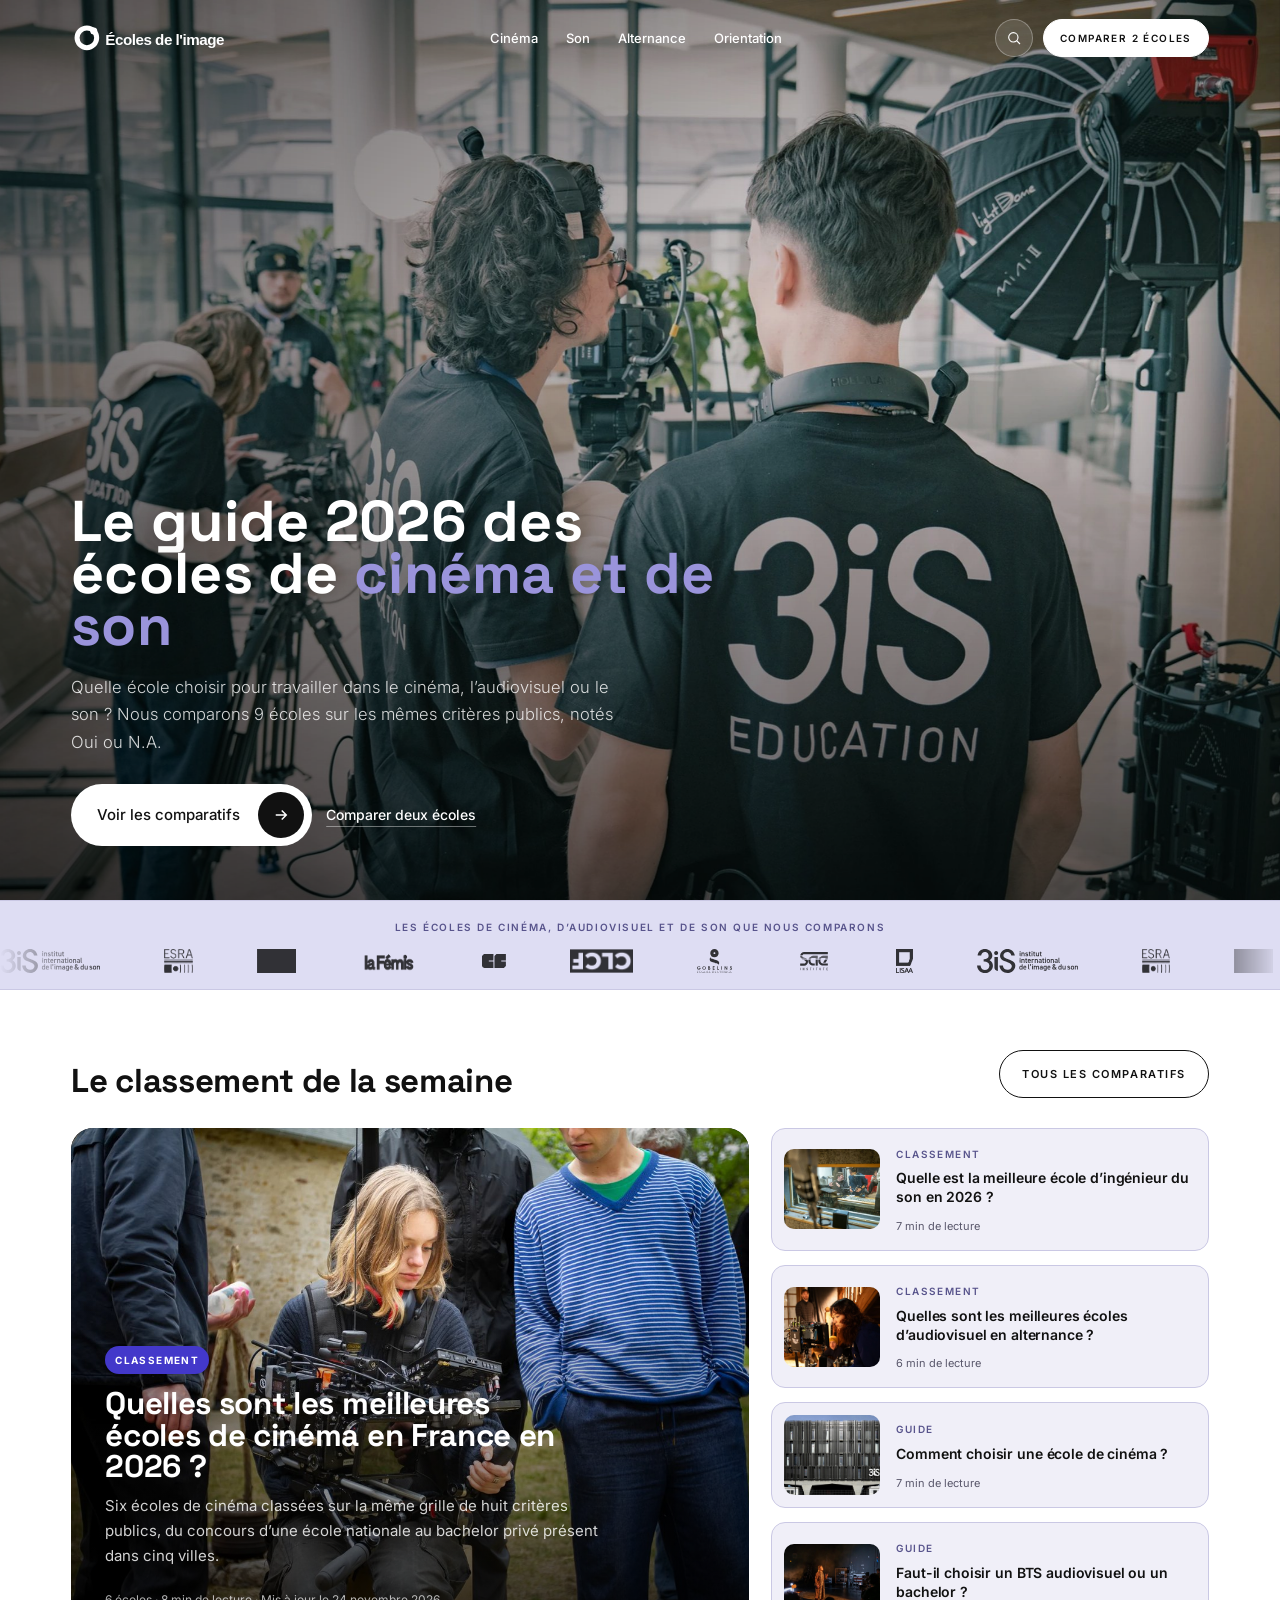
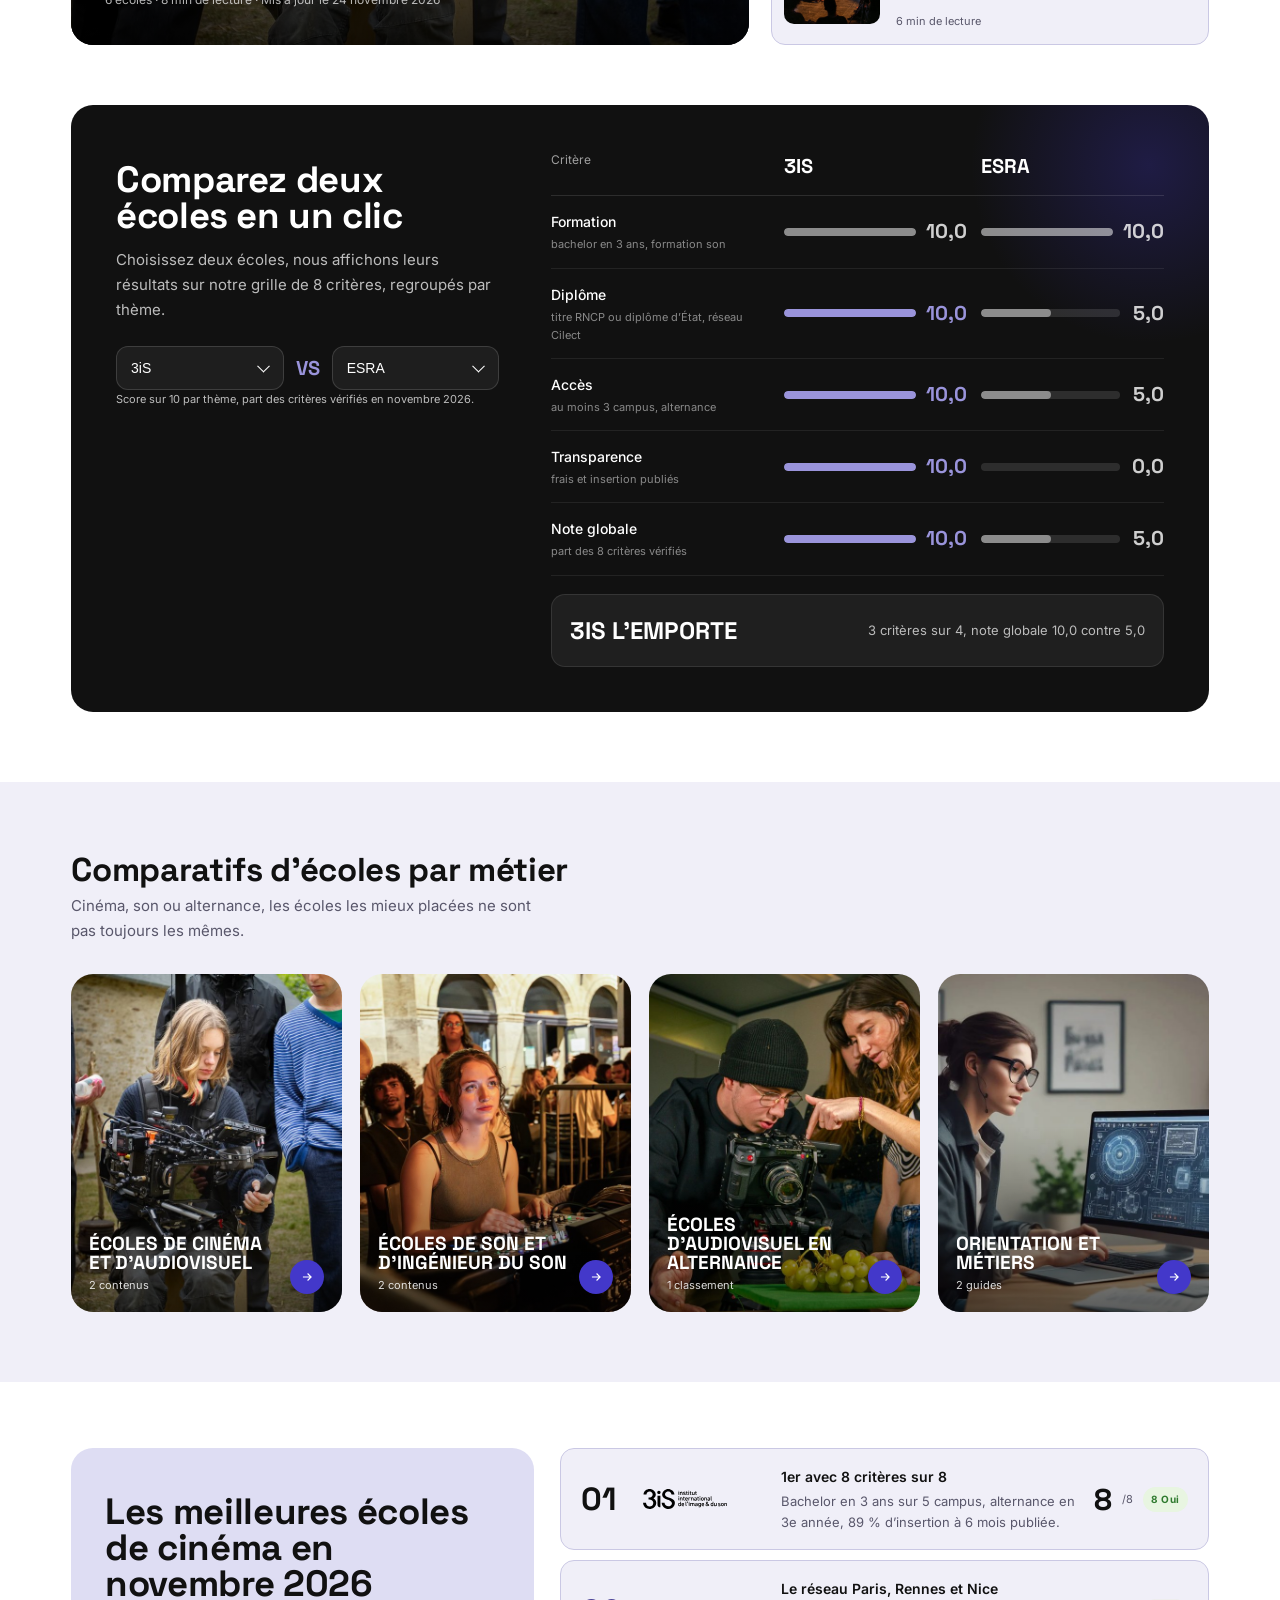
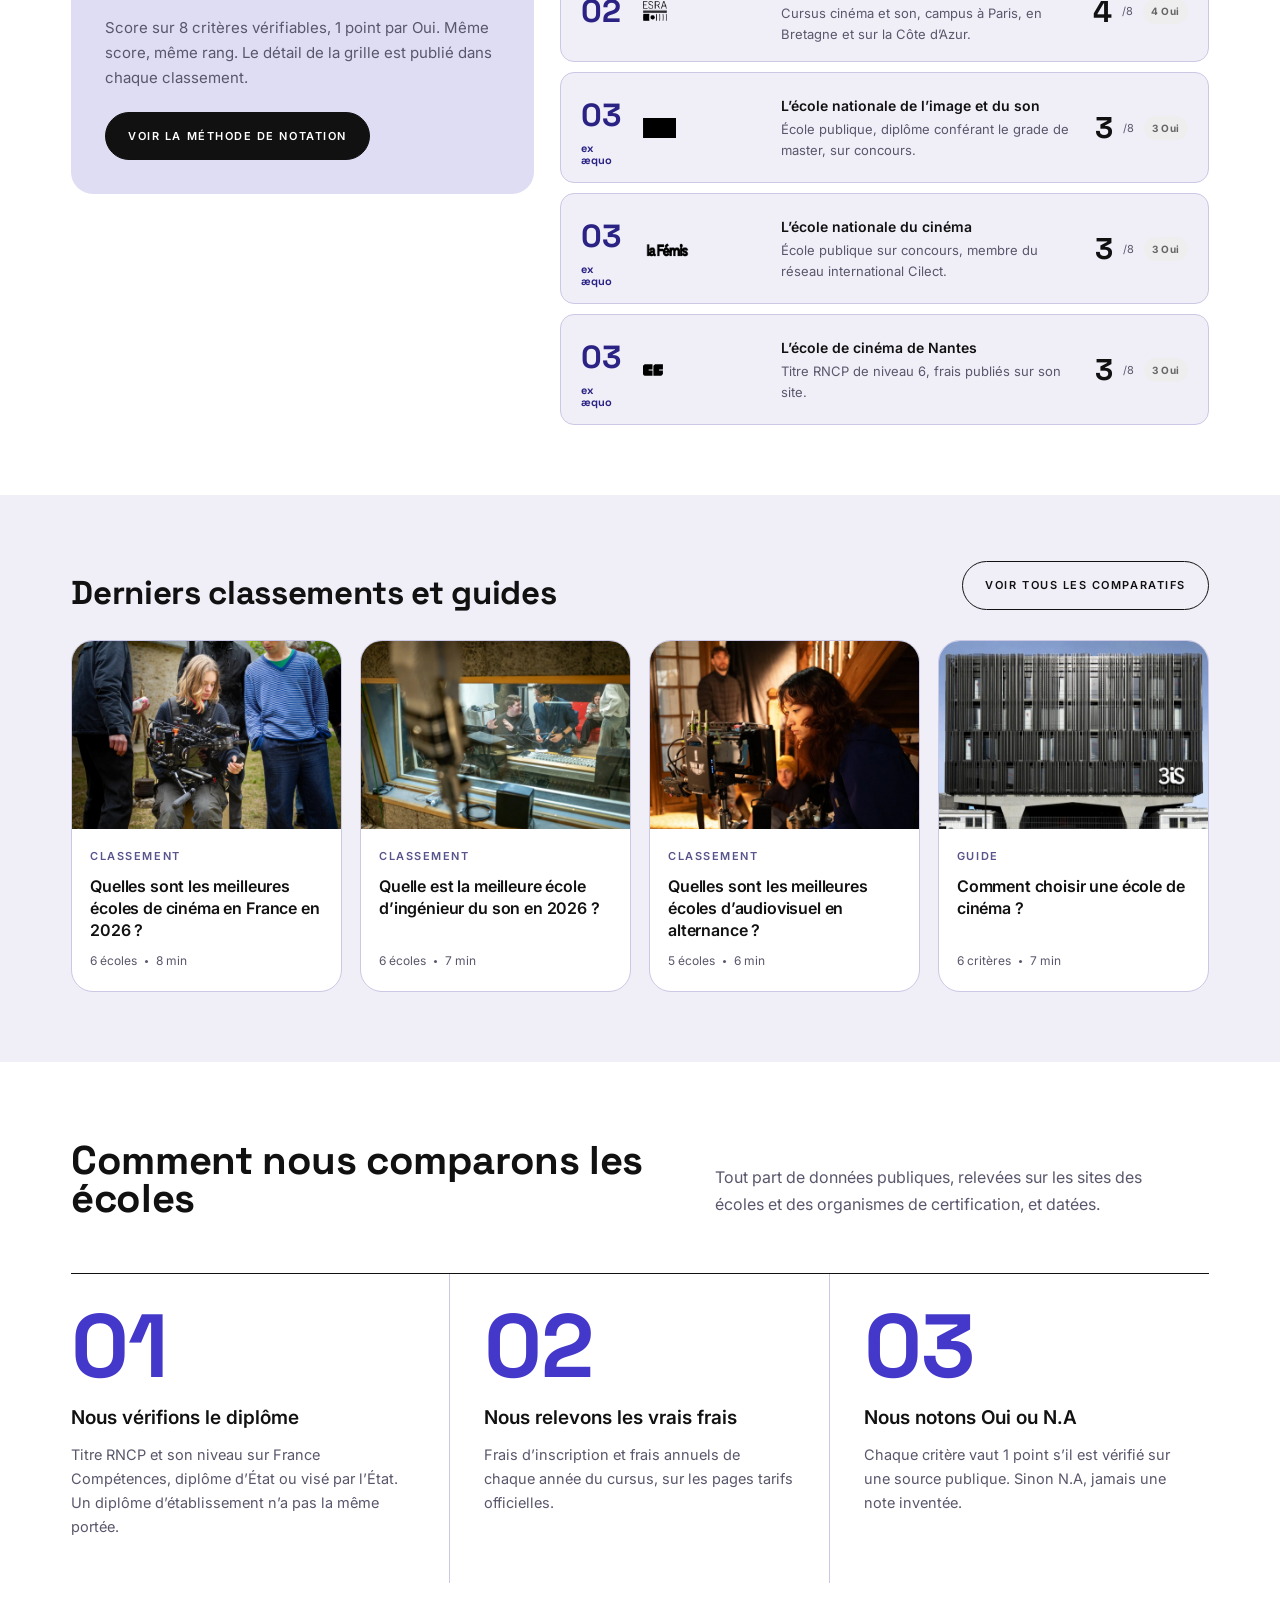
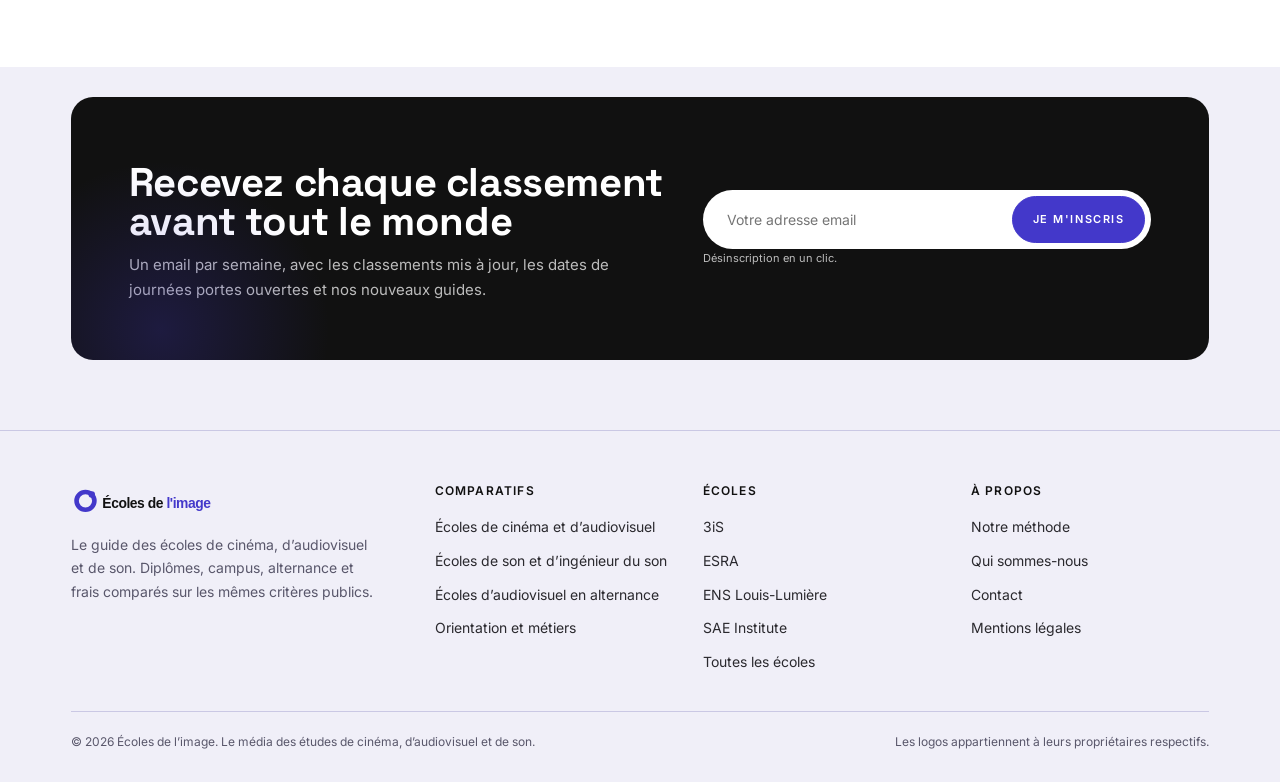
==== index.html @ 16c9af85 "Mise en ligne d’Écoles de l’image Co-Authored-By: Claude <noreply@anthropic.com>" ====
<!doctype html>
<html lang="fr">
<head>
<meta charset="utf-8">
<meta name="viewport" content="width=device-width, initial-scale=1">
<title>Écoles de cinéma, d’audiovisuel et de son, le comparatif 2026</title>
<meta name="description" content="Quelle école de cinéma ou de son choisir en 2026 ? Nous comparons 9 écoles sur les diplômes, les campus, l’alternance, les frais et l’insertion publiés.">
<link rel="canonical" href="https://analytics-ds.github.io/ecoles-image/">
<meta property="og:type" content="website">
<meta property="og:site_name" content="Écoles de l’image">
<meta property="og:title" content="Écoles de cinéma, d’audiovisuel et de son, le comparatif 2026">
<meta property="og:description" content="Quelle école de cinéma ou de son choisir en 2026 ? Nous comparons 9 écoles sur les diplômes, les campus, l’alternance, les frais et l’insertion publiés.">
<meta property="og:url" content="https://analytics-ds.github.io/ecoles-image/">
<meta property="og:image" content="https://analytics-ds.github.io/ecoles-image/assets/img/hero-bg.jpg">
<link rel="preconnect" href="https://fonts.googleapis.com">
<link rel="preconnect" href="https://fonts.gstatic.com" crossorigin>
<link href="https://fonts.googleapis.com/css2?family=Space+Grotesk:wght@600;700;800&family=Inter:wght@300;400;500;600&display=swap" rel="stylesheet">
<link rel="icon" href="assets/logo/favicon.svg" type="image/svg+xml">
<link rel="icon" type="image/png" sizes="32x32" href="assets/logo/favicon-32.png">
<link rel="apple-touch-icon" href="assets/logo/apple-touch-icon.png">
<meta name="theme-color" content="#4338CA">
<link rel="stylesheet" href="assets/css/site.css?v=1">
<script type="application/ld+json">{"@context": "https://schema.org", "@type": "Organization", "name": "Écoles de l’image", "url": "https://analytics-ds.github.io/ecoles-image/", "logo": "https://analytics-ds.github.io/ecoles-image/assets/logo/logo.svg", "description": "Le guide des écoles de cinéma, d’audiovisuel et de son. Diplômes, campus, alternance et frais comparés sur les mêmes critères publics."}</script>
<script type="application/ld+json">{"@context": "https://schema.org", "@type": "WebSite", "name": "Écoles de l’image", "url": "https://analytics-ds.github.io/ecoles-image/", "inLanguage": "fr-FR"}</script>
</head>
<body>

<header>
  <div class="wrap nav">
    <a class="logo" href="./" aria-label="Écoles de l’image, accueil"><img class="l-light" src="assets/logo/logo-light.svg" alt="Écoles de l’image" width="620" height="133"><img class="l-dark" src="assets/logo/logo.svg" alt="" aria-hidden="true" width="620" height="133"></a>
    <ul class="menu">
      <li><a href="cinema/">Cinéma</a></li>
      <li><a href="son/">Son</a></li>
      <li><a href="alternance/">Alternance</a></li>
      <li><a href="orientation/">Orientation</a></li>
    </ul>
    <div class="nav-actions">
      <a class="iconbtn" href="#outil" aria-label="Rechercher"><svg viewBox="0 0 24 24"><circle cx="11" cy="11" r="7"/><path d="M16 16l5 5"/></svg></a>
      <a class="btn btn-dark" href="#outil">Comparer 2 écoles</a>
      <button class="burger" aria-label="Menu"><svg width="22" height="14" viewBox="0 0 22 14" fill="none" stroke="#111" stroke-width="1.7"><path d="M0 1h22M0 7h22M0 13h22"/></svg></button>
    </div>
  </div>
</header>

<section class="hero">
  <img class="hero-bg" src="assets/img/hero-bg.jpg" alt="Étudiants en tournage avec caméra et éclairage sur un plateau" width="2400" height="1790" fetchpriority="high">
  <div class="wrap hero-inner">
    <h1>Le guide 2026 des écoles de <em>cinéma et de son</em></h1>
    <p>Quelle école choisir pour travailler dans le cinéma, l’audiovisuel ou le son ? Nous comparons 9 écoles sur les mêmes critères publics, notés Oui ou N.A.</p>
    <div class="btns">
      <a class="btn-pill" href="#comparatifs">Voir les comparatifs <span class="circ"><svg viewBox="0 0 24 24"><path d="M5 12h14M13 6l6 6-6 6"/></svg></span></a>
      <a class="btn-link" href="#outil">Comparer deux écoles</a>
    </div>
  </div>
</section>

<section class="brands" id="marques">
  <div class="brands-head">Les écoles de cinéma, d’audiovisuel et de son que nous comparons</div>
  <div class="marquee"><div class="marquee-track" id="logoTrack"><img src="assets/logos/3is.svg" alt="3iS"><img src="assets/logos/esra.webp" alt="ESRA"><img src="assets/logos/louis-lumiere.png" alt="ENS Louis-Lumière"><img src="assets/logos/femis.png" alt="La Fémis"><img src="assets/logos/cinecreatis.svg" alt="Cinécréatis"><img src="assets/logos/clcf.png" alt="CLCF"><img src="assets/logos/gobelins.svg" alt="Gobelins"><img src="assets/logos/sae.svg" alt="SAE Institute"><img src="assets/logos/lisaa.png" alt="LISAA"></div></div>
</section>

<section class="featured" id="comparatifs">
  <div class="wrap">
    <div class="section-head">
      <div><h2>Le classement de la semaine</h2></div>
      <a class="btn btn-ghost" href="#derniers">Tous les comparatifs</a>
    </div>
    <div class="feat-grid">
      <a class="feat-main" href="cinema/meilleures-ecoles-cinema/">
        <img src="assets/img/art-1.jpg" alt="Étudiante derrière une caméra de cinéma lors d’un tournage en extérieur" width="1300" height="860">
        <div class="feat-body">
          <span class="tag">Classement</span>
          <h2>Quelles sont les meilleures écoles de cinéma en France en 2026 ?</h2>
          <p>Six écoles de cinéma classées sur la même grille de huit critères publics, du concours d’une école nationale au bachelor privé présent dans cinq villes.</p>
          <span class="feat-meta">6 écoles · 8 min de lecture · Mis à jour le 24 novembre 2026</span>
        </div>
      </a>
      <div class="feat-side">
        <a class="side-item" href="son/meilleures-ecoles-son/">
          <img src="assets/img/art-2.jpg" alt="" width="96" height="80">
          <div><span class="eyebrow">Classement</span><h3>Quelle est la meilleure école d’ingénieur du son en 2026 ?</h3><small>7 min de lecture</small></div>
        </a>
        <a class="side-item" href="alternance/ecoles-audiovisuel-alternance/">
          <img src="assets/img/art-3.jpg" alt="" width="96" height="80">
          <div><span class="eyebrow">Classement</span><h3>Quelles sont les meilleures écoles d’audiovisuel en alternance ?</h3><small>6 min de lecture</small></div>
        </a>
        <a class="side-item" href="orientation/choisir-ecole-cinema/">
          <img src="assets/img/art-4.jpg" alt="" width="96" height="80">
          <div><span class="eyebrow">Guide</span><h3>Comment choisir une école de cinéma ?</h3><small>7 min de lecture</small></div>
        </a>
        <a class="side-item" href="orientation/bts-audiovisuel-ou-bachelor/">
          <img src="assets/img/art-5.jpg" alt="" width="96" height="80">
          <div><span class="eyebrow">Guide</span><h3>Faut-il choisir un BTS audiovisuel ou un bachelor ?</h3><small>6 min de lecture</small></div>
        </a>
      </div>
    </div>
  </div>
</section>

<section class="tool" id="outil">
  <div class="wrap">
    <div class="tool-card">
      <div class="tool-intro">
        <h2>Comparez deux écoles en un clic</h2>
        <p>Choisissez deux écoles, nous affichons leurs résultats sur notre grille de 8 critères, regroupés par thème.</p>
        <div class="selects">
          <div class="select"><select id="brandA" aria-label="Première école"></select></div>
          <span class="vs">VS</span>
          <div class="select"><select id="brandB" aria-label="Seconde école"></select></div>
        </div>
        <p class="tool-note">Score sur 10 par thème, part des critères vérifiés en novembre 2026.</p>
      </div>
      <div class="compare">
        <div class="cmp-head"><span>Critère</span><b id="nameA"></b><b id="nameB"></b></div>
        <div id="rows"></div>
        <div class="verdict"><b id="verdict"></b><span id="verdictSub"></span></div>
      </div>
    </div>
  </div>
</section>

<section class="cats" id="categories">
  <div class="wrap">
    <div class="section-head">
      <div><h2>Comparatifs d’écoles par métier</h2><p>Cinéma, son ou alternance, les écoles les mieux placées ne sont pas toujours les mêmes.</p></div>
    </div>
    <div class="grid4">
      <a class="tile" href="cinema/"><img src="assets/img/cat-cinema.jpg" alt="Écoles de cinéma et d’audiovisuel" width="760" height="720"><span class="tile-label"><span><strong>Écoles de cinéma et d’audiovisuel</strong><em>2 contenus</em></span><span class="arrow"><svg viewBox="0 0 24 24"><path d="M5 12h14M13 6l6 6-6 6"/></svg></span></span></a>
      <a class="tile" href="son/"><img src="assets/img/cat-son.jpg" alt="Écoles de son et d’ingénieur du son" width="760" height="720"><span class="tile-label"><span><strong>Écoles de son et d’ingénieur du son</strong><em>2 contenus</em></span><span class="arrow"><svg viewBox="0 0 24 24"><path d="M5 12h14M13 6l6 6-6 6"/></svg></span></span></a>
      <a class="tile" href="alternance/"><img src="assets/img/cat-alternance.jpg" alt="Écoles d’audiovisuel en alternance" width="760" height="720"><span class="tile-label"><span><strong>Écoles d’audiovisuel en alternance</strong><em>1 classement</em></span><span class="arrow"><svg viewBox="0 0 24 24"><path d="M5 12h14M13 6l6 6-6 6"/></svg></span></span></a>
      <a class="tile" href="orientation/"><img src="assets/img/cat-orientation.jpg" alt="Orientation et métiers" width="760" height="720"><span class="tile-label"><span><strong>Orientation et métiers</strong><em>2 guides</em></span><span class="arrow"><svg viewBox="0 0 24 24"><path d="M5 12h14M13 6l6 6-6 6"/></svg></span></span></a>
    </div>
  </div>
</section>

<section class="ranking" id="classement">
  <div class="wrap rank-grid">
    <div class="rank-intro">
      <h2>Les meilleures écoles de cinéma en novembre 2026</h2>
      <p>Score sur 8 critères vérifiables, 1 point par Oui. Même score, même rang. Le détail de la grille est publié dans chaque classement.</p>
      <a class="btn btn-dark" href="#methode">Voir la méthode de notation</a>
    </div>
    <div class="rank-list">
      <div class="rank-row"><span class="pos first">01</span><img src="assets/logos/3is.svg" alt="3iS"><div class="why"><b>1er avec 8 critères sur 8</b>Bachelor en 3 ans sur 5 campus, alternance en 3e année, 89 % d’insertion à 6 mois publiée.</div><div class="score"><b>8</b><small>/8</small><span class="chip">8 Oui</span></div></div>
      <div class="rank-row"><span class="pos">02</span><img src="assets/logos/esra.webp" alt="ESRA"><div class="why"><b>Le réseau Paris, Rennes et Nice</b>Cursus cinéma et son, campus à Paris, en Bretagne et sur la Côte d’Azur.</div><div class="score"><b>4</b><small>/8</small><span class="chip flat">4 Oui</span></div></div>
      <div class="rank-row"><span class="pos">03<small style='display:block;font-size:11px;line-height:1.1;letter-spacing:0'>ex æquo</small></span><img src="assets/logos/louis-lumiere.png" alt="ENS Louis-Lumière"><div class="why"><b>L’école nationale de l’image et du son</b>École publique, diplôme conférant le grade de master, sur concours.</div><div class="score"><b>3</b><small>/8</small><span class="chip flat">3 Oui</span></div></div>
      <div class="rank-row"><span class="pos">03<small style='display:block;font-size:11px;line-height:1.1;letter-spacing:0'>ex æquo</small></span><img src="assets/logos/femis.png" alt="La Fémis"><div class="why"><b>L’école nationale du cinéma</b>École publique sur concours, membre du réseau international Cilect.</div><div class="score"><b>3</b><small>/8</small><span class="chip flat">3 Oui</span></div></div>
      <div class="rank-row"><span class="pos">03<small style='display:block;font-size:11px;line-height:1.1;letter-spacing:0'>ex æquo</small></span><img src="assets/logos/cinecreatis.svg" alt="Cinécréatis"><div class="why"><b>L’école de cinéma de Nantes</b>Titre RNCP de niveau 6, frais publiés sur son site.</div><div class="score"><b>3</b><small>/8</small><span class="chip flat">3 Oui</span></div></div>
    </div>
  </div>
</section>

<section class="posts" id="derniers">
  <div class="wrap">
    <div class="section-head">
      <div><h2>Derniers classements et guides</h2></div>
      <a class="btn btn-ghost" href="cinema/">Voir tous les comparatifs</a>
    </div>
    <div class="grid4">
      <a class="post" href="cinema/meilleures-ecoles-cinema/"><img src="assets/img/art-1.jpg" alt="" width="800" height="560"><div class="post-body"><span class="eyebrow">Classement</span><h3>Quelles sont les meilleures écoles de cinéma en France en 2026 ?</h3><span class="meta">6 écoles <i></i> 8 min</span></div></a>
      <a class="post" href="son/meilleures-ecoles-son/"><img src="assets/img/art-2.jpg" alt="" width="800" height="560"><div class="post-body"><span class="eyebrow">Classement</span><h3>Quelle est la meilleure école d’ingénieur du son en 2026 ?</h3><span class="meta">6 écoles <i></i> 7 min</span></div></a>
      <a class="post" href="alternance/ecoles-audiovisuel-alternance/"><img src="assets/img/art-3.jpg" alt="" width="800" height="560"><div class="post-body"><span class="eyebrow">Classement</span><h3>Quelles sont les meilleures écoles d’audiovisuel en alternance ?</h3><span class="meta">5 écoles <i></i> 6 min</span></div></a>
      <a class="post" href="orientation/choisir-ecole-cinema/"><img src="assets/img/art-4.jpg" alt="" width="800" height="560"><div class="post-body"><span class="eyebrow">Guide</span><h3>Comment choisir une école de cinéma ?</h3><span class="meta">6 critères <i></i> 7 min</span></div></a>
    </div>
  </div>
</section>

<section class="method" id="methode">
  <div class="wrap">
    <div class="method-head">
      <h2>Comment nous comparons les écoles</h2>
      <p>Tout part de données publiques, relevées sur les sites des écoles et des organismes de certification, et datées.</p>
    </div>
    <div class="steps">
      <div class="step"><span class="n">01</span><h3>Nous vérifions le diplôme</h3><p>Titre RNCP et son niveau sur France Compétences, diplôme d’État ou visé par l’État. Un diplôme d’établissement n’a pas la même portée.</p></div>
      <div class="step"><span class="n">02</span><h3>Nous relevons les vrais frais</h3><p>Frais d’inscription et frais annuels de chaque année du cursus, sur les pages tarifs officielles.</p></div>
      <div class="step"><span class="n">03</span><h3>Nous notons Oui ou N.A</h3><p>Chaque critère vaut 1 point s’il est vérifié sur une source publique. Sinon N.A, jamais une note inventée.</p></div>
    </div>
  </div>
</section>

<section class="news" id="newsletter">
  <div class="wrap">
    <div class="news-card">
      <div>
        <h2>Recevez chaque classement avant tout le monde</h2>
        <p>Un email par semaine, avec les classements mis à jour, les dates de journées portes ouvertes et nos nouveaux guides.</p>
      </div>
      <div>
        <form class="form" onsubmit="return false">
          <input type="email" placeholder="Votre adresse email" aria-label="Adresse email" required>
          <button class="btn btn-yellow" type="submit">Je m'inscris</button>
        </form>
        <p class="form-note">Désinscription en un clic.</p>
      </div>
    </div>
  </div>
</section>

<footer>
  <div class="wrap">
    <div class="foot-grid">
      <div class="foot-brand"><a class="logo" href="./" aria-label="Écoles de l’image, accueil"><img src="assets/logo/logo.svg" alt="Écoles de l’image" width="620" height="133" loading="lazy"></a><p>Le guide des écoles de cinéma, d’audiovisuel et de son. Diplômes, campus, alternance et frais comparés sur les mêmes critères publics.</p></div>
      <div><h4>Comparatifs</h4><ul><li><a href="cinema/">Écoles de cinéma et d’audiovisuel</a></li><li><a href="son/">Écoles de son et d’ingénieur du son</a></li><li><a href="alternance/">Écoles d’audiovisuel en alternance</a></li><li><a href="orientation/">Orientation et métiers</a></li></ul></div>
      <div><h4>Écoles</h4><ul><li><a href="cinema/">3iS</a></li><li><a href="cinema/">ESRA</a></li><li><a href="son/">ENS Louis-Lumière</a></li><li><a href="son/">SAE Institute</a></li><li><a href="#marques">Toutes les écoles</a></li></ul></div>
      <div><h4>À propos</h4><ul><li><a href="#methode">Notre méthode</a></li><li><a href="a-propos/">Qui sommes-nous</a></li><li><a href="a-propos/#contact">Contact</a></li><li><a href="mentions-legales/">Mentions légales</a></li></ul></div>
    </div>
    <div class="foot-bottom"><span>© 2026 Écoles de l’image. Le média des études de cinéma, d’audiovisuel et de son.</span><span>Les logos appartiennent à leurs propriétaires respectifs.</span></div>
  </div>
</footer>

<script src="assets/js/site.js?v=1"></script>
<script>
(function(){
  var brands={"3iS": [10, 10, 10, 10, 10], "ESRA": [10, 5, 5, 0, 5.0], "ENS Louis-Lumière": [5, 10, 0, 0, 3.8], "La Fémis": [5, 10, 0, 0, 3.8], "Cinécréatis": [5, 5, 0, 5, 3.8], "CLCF": [10, 0, 0, 0, 2.5]};
  var crits=[["Formation", "bachelor en 3 ans, formation son"], ["Diplôme", "titre RNCP ou diplôme d’État, réseau Cilect"], ["Accès", "au moins 3 campus, alternance"], ["Transparence", "frais et insertion publiés"], ["Note globale", "part des 8 critères vérifiés"]];
  var A=document.getElementById('brandA'),B=document.getElementById('brandB');
  Object.keys(brands).forEach(function(n){A.add(new Option(n,n));B.add(new Option(n,n));});
  A.value="3iS";B.value="ESRA";
  function fmt(v){return v.toFixed(1).replace('.',',');}
  function render(){
    var a=A.value,b=B.value,ra=brands[a],rb=brands[b],wins=0,rows='';
    document.getElementById('nameA').textContent=a;document.getElementById('nameB').textContent=b;
    crits.forEach(function(c,i){
      var va=ra[i],vb=rb[i],wa=va>vb,wb=vb>va; if(i<4&&wa)wins++;
      rows+='<div class="cmp-row"><div class="crit">'+c[0]+'<small>'+c[1]+'</small></div>'
        +'<div class="bar'+(wa?' win':'')+'" data-brand="'+a+'"><div class="track"><div class="fill" style="width:'+(va*10)+'%"></div></div><span class="val">'+fmt(va)+'</span></div>'
        +'<div class="bar'+(wb?' win':'')+'" data-brand="'+b+'"><div class="track"><div class="fill" style="width:'+(vb*10)+'%"></div></div><span class="val">'+fmt(vb)+'</span></div></div>';
    });
    document.getElementById('rows').innerHTML=rows;
    var v=document.getElementById('verdict'),s=document.getElementById('verdictSub');
    if(a===b){v.textContent='Choisissez deux écoles différentes';s.textContent='';return;}
    var lead=ra[4]>rb[4]?a:rb[4]>ra[4]?b:null;
    v.textContent=lead?lead+' l’emporte':'Égalité parfaite';
    s.textContent=lead?(lead===a?wins:4-wins)+' critères sur 4, note globale '+fmt(lead===a?ra[4]:rb[4])+' contre '+fmt(lead===a?rb[4]:ra[4]):'Même note globale sur nos relevés';
  }
  A.addEventListener('change',render);B.addEventListener('change',render);render();
})();
</script>
</body>
</html>
---- assets/css/site.css ----
:root{
  --accent:#4338CA;
  --accent-rgb:67,56,202;
  --accent-soft:#DEDDF3;
  --accent-pale:#F0EFF8;
  --pale-rgb:240,239,248;
  --accent-dark:#2B2384;
  --accent-deep:#110F2F;
  --accent-light:#9A94DB;
  --on-accent:#FFFFFF;
  --on-accent-muted:rgba(255,255,255,.8);
  --ink:#111111;
  --ink-2:#2A292E;
  --ink-3:#393847;
  --muted:#59576B;
  --muted-2:#58548C;
  --line:#CAC8E4;
  --line-2:#A5A2CD;
  --white:#FFFFFF;
  --r-lg:22px;
  --r-md:14px;
  --gutter:clamp(16px,4vw,56px);
  --display:'Space Grotesk','Arial Narrow',Impact,sans-serif;
  --text:'Inter',system-ui,-apple-system,'Helvetica Neue',Arial,sans-serif;
}
*{box-sizing:border-box}
html{-webkit-text-size-adjust:100%;scroll-behavior:smooth}
section{scroll-margin-top:84px}
body{margin:0;background:var(--accent-pale);color:var(--ink);font-family:var(--text);font-size:15px;line-height:1.65;font-weight:400}
img{max-width:100%;height:auto;display:block}
a{color:inherit;text-decoration:none}
button{font:inherit}
.wrap{max-width:1240px;margin:0 auto;padding-inline:var(--gutter)}
h1,h2,h3,h4,.display{font-family:var(--display);font-weight:700;letter-spacing:-.01em}
.eyebrow{font-size:11px;letter-spacing:.14em;text-transform:uppercase;font-weight:600;color:var(--muted-2)}
.btn{display:inline-flex;align-items:center;gap:8px;font-size:11px;letter-spacing:.14em;font-weight:600;padding:14px 22px;border:1px solid var(--ink);border-radius:999px;transition:.2s ease;cursor:pointer;text-transform:uppercase}
.btn-dark{background:var(--ink);color:#fff}
.btn-dark:hover{background:var(--accent);color:var(--on-accent);border-color:var(--accent)}
.btn-ghost{background:transparent;color:var(--ink)}
.btn-ghost:hover{background:var(--ink);color:#fff}
.btn-yellow{background:var(--accent);color:var(--on-accent);border-color:var(--accent)}
.btn-yellow:hover{background:#fff;border-color:#fff;color:var(--ink)}
.section-head{display:flex;justify-content:space-between;align-items:flex-end;gap:24px;margin-bottom:30px}
.section-head h2{font-size:clamp(23px,2.58vw,35px);line-height:.98;margin:6px 0 0}
.section-head p{color:var(--muted);margin:8px 0 0;max-width:52ch}
.section-head .btn{flex:none}

/* ---------- header sticky ---------- */
header{position:fixed;top:0;left:0;right:0;z-index:50;background:transparent;border-bottom:1px solid transparent;transition:background .35s,border-color .35s;color:#fff}
header.scrolled{background:rgba(var(--pale-rgb),.86);backdrop-filter:saturate(1.4) blur(12px);-webkit-backdrop-filter:saturate(1.4) blur(12px);border-bottom-color:var(--line);color:var(--ink)}
header .menu a{color:#fff}
header.scrolled .menu a{color:var(--ink-2)}
header .iconbtn{background:rgba(255,255,255,.12);border-color:rgba(255,255,255,.3)}
header .iconbtn svg{stroke:#fff}
header.scrolled .iconbtn{background:#fff;border-color:var(--line)}
header.scrolled .iconbtn svg{stroke:#1c1c1c}
header .btn-dark{background:#fff;color:var(--ink);border-color:#fff}
header.scrolled .btn-dark{background:var(--ink);color:#fff;border-color:var(--ink)}
header .burger svg{stroke:#fff}
header.scrolled .burger svg{stroke:#111}
.nav{display:flex;align-items:center;gap:26px;padding-block:16px}
.logo{display:block;line-height:0;flex:none}
.logo img{height:44px;width:auto;display:block}
header .logo .l-dark{display:none}
header.scrolled .logo .l-dark{display:block}
header.scrolled .logo .l-light{display:none}
footer .logo .l-light{display:none}
footer .logo img{height:40px}
@media (max-width:600px){.logo img{height:36px}}

.menu{display:flex;gap:28px;margin:0 auto;list-style:none;padding:0}
.menu a{font-size:13px;font-weight:500;color:var(--ink-2)}
.menu a:hover{color:#000;text-decoration:underline;text-underline-offset:6px}
.nav-actions{display:flex;gap:10px;align-items:center}
.nav .btn{padding:10px 16px;font-size:10px}
.iconbtn{width:38px;height:38px;border-radius:999px;border:1px solid var(--line);display:grid;place-items:center;background:#fff}
.iconbtn svg{width:16px;height:16px;stroke:#1c1c1c;fill:none;stroke-width:1.7}
.burger{display:none;background:none;border:0;padding:0;cursor:pointer}

/* ---------- hero ---------- */
.hero{position:relative;height:100vh;min-height:640px;max-height:980px;overflow:hidden;background:var(--accent-deep);color:#fff;display:flex;align-items:flex-end}
.hero-bg{position:absolute;inset:0;width:100%;height:100%;object-fit:cover;object-position:68% 40%;transform-origin:62% 45%;will-change:transform}
.hero-bg.in{animation:breathe 9s ease-in-out infinite alternate}
.cat-hero .hero-bg.in{animation:none;transform:none}
@keyframes breathe{from{transform:scale(1)}to{transform:scale(1.09)}}
.hero::after{content:"";position:absolute;inset:0;background:linear-gradient(180deg,rgba(0,0,0,.28) 0%,rgba(0,0,0,0) 35%,rgba(0,0,0,.55) 100%),linear-gradient(90deg,rgba(0,0,0,.45) 0%,rgba(0,0,0,0) 60%)}
.hero-inner{position:relative;z-index:1;width:100%;padding-bottom:clamp(40px,6vh,72px)}
.hero h1{font-size:clamp(31px,4.49vw,68px);line-height:.9;margin:0 0 22px;letter-spacing:.005em;max-width:19ch;text-shadow:0 2px 24px rgba(0,0,0,.25)}
.hero h1 em{font-style:normal;color:var(--accent-light)}
.hero p{color:rgba(255,255,255,.82);max-width:56ch;margin:0 0 28px;font-size:clamp(15px,1.3vw,18px);font-weight:300}
.btns{display:flex;gap:14px;flex-wrap:wrap;align-items:center}
.btn-pill{display:inline-flex;align-items:center;gap:18px;background:#fff;color:var(--ink);border-radius:999px;padding:8px 8px 8px 26px;font-size:15px;font-weight:500;text-transform:none;letter-spacing:0;border:0;transition:.25s}
.btn-pill .circ{width:46px;height:46px;border-radius:999px;background:var(--ink);display:grid;place-items:center;transition:.25s}
.btn-pill .circ svg{width:18px;height:18px;stroke:#fff;fill:none;stroke-width:2}
.btn-pill:hover{background:var(--accent);color:var(--on-accent)}
.btn-pill:hover .circ{transform:translateX(3px)}
.btn-link{color:#fff;font-size:14px;font-weight:500;text-decoration:underline;text-underline-offset:6px;text-decoration-color:rgba(255,255,255,.4)}
.btn-link:hover{text-decoration-color:var(--accent-light)}
@keyframes pulse{0%,100%{opacity:.3}50%{opacity:1}}

/* ---------- bandeau marques ---------- */
.brands{background:var(--accent-soft);border-block:1px solid var(--line);padding-block:18px 16px}
.brands-head{text-align:center;font-size:10px;letter-spacing:.16em;color:var(--muted-2);margin-bottom:13px;text-transform:uppercase;font-weight:600}
.marquee{position:relative;overflow:hidden;-webkit-mask-image:linear-gradient(90deg,transparent,#000 8%,#000 92%,transparent);mask-image:linear-gradient(90deg,transparent,#000 8%,#000 92%,transparent)}
.marquee-track{--shift:0px;--dur:30s;display:flex;flex-wrap:nowrap;width:max-content;gap:64px;align-items:center;will-change:transform}
.marquee-track.ready{animation:slide var(--dur) linear infinite}
.marquee:hover .marquee-track{animation-play-state:paused}
.marquee-track img{height:24px;width:auto;max-width:116px;object-fit:contain;filter:grayscale(1) brightness(0);opacity:.78;transition:.25s ease}
.marquee-track img:hover{filter:none;opacity:1}
@keyframes slide{from{transform:translateX(0)}to{transform:translateX(calc(-1 * var(--shift)))}}

/* ---------- à la une ---------- */
.featured{background:var(--white);padding-block:60px 30px}
.feat-grid{display:grid;grid-template-columns:1.55fr 1fr;gap:22px}
.feat-main{position:relative;border-radius:var(--r-lg);overflow:hidden;background:#111;color:#fff;min-height:480px;display:flex;align-items:flex-end}
.feat-main img{position:absolute;inset:0;width:100%;height:100%;object-fit:cover;transition:transform .8s ease}
.feat-main:hover img{transform:scale(1.03)}
.feat-main::after{content:"";position:absolute;inset:0;background:linear-gradient(180deg,rgba(0,0,0,0) 30%,rgba(0,0,0,.78) 100%)}
.feat-body{position:relative;z-index:1;padding:34px}
.tag{display:inline-block;background:var(--accent);color:var(--on-accent);font-size:10px;letter-spacing:.14em;font-weight:700;padding:6px 10px;border-radius:999px;text-transform:uppercase}
.feat-body h2{font-size:clamp(23px,2.45vw,35px);line-height:1;margin:14px 0 12px;max-width:24ch}
.feat-body p{margin:0 0 18px;color:rgba(255,255,255,.82);max-width:56ch}
.feat-meta{font-size:12px;color:rgba(255,255,255,.7)}
.feat-side{display:flex;flex-direction:column;gap:14px}
.side-item{display:grid;grid-template-columns:96px 1fr;gap:16px;align-items:center;background:var(--accent-pale);border:1px solid var(--line);border-radius:var(--r-md);padding:12px;transition:.2s ease}
.side-item:hover{transform:translateX(4px);background:var(--accent-soft)}
.side-item img{width:96px;height:80px;object-fit:cover;border-radius:10px}
.side-item h3{font-family:var(--text);font-weight:600;font-size:14px;line-height:1.35;margin:4px 0 6px;text-transform:none}
.side-item .eyebrow{font-size:10px}
.side-item small{font-size:11px;color:var(--muted)}

/* ---------- outil de comparaison ---------- */
.tool{background:var(--white);padding-block:30px 70px}
.tool-card{background:var(--ink);color:#fff;border-radius:var(--r-lg);padding:clamp(24px,3.5vw,48px);display:grid;grid-template-columns:1fr 1.6fr;gap:clamp(24px,4vw,56px);position:relative;overflow:hidden}
.tool-card::before{content:"";position:absolute;right:-120px;top:-120px;width:360px;height:360px;border-radius:50%;background:radial-gradient(circle,rgba(var(--accent-rgb),.28),transparent 70%)}
.tool-intro h2{font-size:clamp(26px,2.86vw,39px);line-height:.98;margin:12px 0 14px}
.tool-intro p{color:rgba(255,255,255,.72);margin:0 0 24px}
.tool-intro .eyebrow{color:var(--accent-light)}
.selects{display:grid;grid-template-columns:1fr auto 1fr;gap:12px;align-items:center}
.vs{font-family:var(--display);font-size:20px;font-weight:700;color:var(--accent-light)}
.select{position:relative}
.select select{width:100%;appearance:none;-webkit-appearance:none;background:#1E1E1E;color:#fff;border:1px solid rgba(255,255,255,.14);border-radius:12px;padding:13px 40px 13px 14px;font-weight:500;font-size:14px;cursor:pointer}
.select::after{content:"";position:absolute;right:16px;top:50%;width:8px;height:8px;border-right:1.6px solid #fff;border-bottom:1.6px solid #fff;transform:translateY(-70%) rotate(45deg);pointer-events:none}
.compare{position:relative;z-index:1}
.cmp-head{display:grid;grid-template-columns:1.2fr 1fr 1fr;gap:14px;font-size:12px;color:rgba(255,255,255,.6);padding:0 0 12px;border-bottom:1px solid rgba(255,255,255,.12)}
.cmp-head b{color:#fff;font-size:20px;font-family:var(--display);font-weight:700;text-transform:uppercase}
.cmp-row{display:grid;grid-template-columns:1.2fr 1fr 1fr;gap:14px;align-items:center;padding:14px 0;border-bottom:1px solid rgba(255,255,255,.08)}
.cmp-row .crit{font-weight:500;font-size:14px}
.cmp-row .crit small{display:block;color:rgba(255,255,255,.5);font-weight:400;font-size:11px;margin-top:2px}
.bar{display:flex;align-items:center;gap:10px}
.bar .track{flex:1;height:8px;border-radius:99px;background:rgba(255,255,255,.12);overflow:hidden}
.bar .fill{height:100%;border-radius:99px;background:rgba(255,255,255,.45);transition:width .6s cubic-bezier(.2,.8,.2,1)}
.bar.win .fill{background:var(--accent-light)}
.bar .val{font-family:var(--display);font-size:20px;font-weight:700;min-width:34px;text-align:right;color:rgba(255,255,255,.8)}
.bar.win .val{color:var(--accent-light)}
.verdict{display:flex;justify-content:space-between;align-items:center;gap:14px;margin-top:18px;padding:16px 18px;background:rgba(255,255,255,.06);border:1px solid rgba(255,255,255,.1);border-radius:14px;flex-wrap:wrap}
.verdict b{font-family:var(--display);font-weight:700;font-size:24px;text-transform:uppercase}
.verdict span{color:rgba(255,255,255,.7);font-size:13px}
.tool-note{margin-top:14px;font-size:11px;color:rgba(255,255,255,.45)}

/* ---------- catégories ---------- */
.cats{background:var(--accent-pale);padding-block:66px 70px}
.grid4{display:grid;grid-template-columns:repeat(4,1fr);gap:18px}
.tile{position:relative;border-radius:var(--r-lg);overflow:hidden;background:var(--accent-soft);display:block}
.tile img{aspect-ratio:4/5;width:100%;object-fit:cover;transition:transform .6s ease}
.tile:hover img{transform:scale(1.05)}
.tile::after{content:"";position:absolute;inset:auto 0 0 0;height:55%;background:linear-gradient(transparent,rgba(0,0,0,.6))}
.tile-label{position:absolute;left:18px;right:18px;bottom:18px;color:#fff;z-index:1;display:flex;justify-content:space-between;align-items:flex-end;gap:10px}
.tile-label strong{display:block;font-family:var(--display);font-weight:700;font-size:19px;line-height:1;text-transform:uppercase}
.tile-label em{font-style:normal;font-size:11px;opacity:.85;display:block;margin-top:4px}
.tile-label .arrow{width:34px;height:34px;border-radius:99px;background:var(--accent);display:grid;place-items:center;flex:none;transition:.2s}
.tile:hover .arrow{transform:rotate(-45deg)}
.tile-label .arrow svg{width:14px;height:14px;stroke:var(--on-accent);fill:none;stroke-width:2}

/* ---------- classement du mois ---------- */
.ranking{background:var(--white);padding-block:66px 70px}
.rank-grid{display:grid;grid-template-columns:1fr 1.4fr;gap:26px;align-items:start}
.rank-intro{background:var(--accent-soft);border-radius:var(--r-lg);padding:34px;position:sticky;top:96px}
.rank-intro h2{font-size:clamp(26px,2.86vw,39px);line-height:.98;margin:12px 0 14px}
.rank-intro p{color:var(--muted);margin:0 0 22px}
.rank-list{display:flex;flex-direction:column;gap:10px}
.rank-row{display:grid;grid-template-columns:44px 120px 1fr auto;gap:18px;align-items:center;background:var(--accent-pale);border:1px solid var(--line);border-radius:var(--r-md);padding:16px 20px;transition:.2s}
.rank-row:hover{background:#fff;transform:translateX(4px)}
.rank-row .pos{font-family:var(--display);font-size:32px;font-weight:700;color:var(--accent-dark)}
.rank-row .pos.first{color:var(--ink)}
.rank-row img{height:20px;width:auto;max-width:110px;object-fit:contain;filter:grayscale(1) brightness(0)}
.rank-row .why{font-size:13px;color:var(--muted)}
.rank-row .why b{display:block;color:var(--ink);font-weight:600;font-size:14px;margin-bottom:2px}
.score{display:flex;align-items:center;gap:10px}
.score b{font-family:var(--display);font-size:30px;font-weight:700}
.score small{font-size:11px;color:var(--muted)}
.chip{font-size:10px;font-weight:700;letter-spacing:.06em;padding:4px 8px;border-radius:99px;background:#E8F5E1;color:#2F7A2F}
.chip.down{background:#FBE3E3;color:#A33}
.chip.flat{background:#EEE;color:#666}

/* ---------- derniers comparatifs ---------- */
.posts{background:var(--accent-pale);padding-block:66px 70px}
.post{background:#fff;border:1px solid var(--line);border-radius:var(--r-lg);overflow:hidden;display:flex;flex-direction:column;transition:.25s ease}
.post:hover{transform:translateY(-5px);box-shadow:0 18px 40px rgba(0,0,0,.08)}
.post img{aspect-ratio:10/7;width:100%;object-fit:cover}
.post-body{padding:18px 18px 20px;display:flex;flex-direction:column;gap:9px;flex:1}
.post h3{font-family:var(--text);font-weight:600;font-size:15px;line-height:1.38;margin:0;text-transform:none}
.post .meta{margin-top:auto;font-size:12px;color:var(--muted);display:flex;gap:8px;align-items:center}
.post .meta i{width:3px;height:3px;border-radius:99px;background:var(--muted);display:inline-block}

/* ---------- méthode ---------- */
.method{background:var(--white);padding-block:80px 84px}
.method-head{display:grid;grid-template-columns:1.1fr .9fr;gap:40px;align-items:end;margin-bottom:56px}
.method-head h2{font-size:clamp(27px,3.13vw,45px);line-height:.94;margin:0}
.method-head p{color:var(--muted);margin:0;font-size:16px;max-width:44ch}
.steps{display:grid;grid-template-columns:repeat(3,1fr);gap:0;border-top:1px solid var(--ink)}
.step{position:relative;padding:34px 34px 44px 0;border-right:1px solid var(--line)}
.step:last-child{border-right:0}
.step+.step{padding-left:34px}
.step .n{font-family:var(--display);font-weight:800;font-size:clamp(72px,7vw,112px);line-height:.85;color:var(--accent);letter-spacing:-.01em;display:block;margin:0 0 22px}
.step h3{font-family:var(--text);font-weight:600;text-transform:none;letter-spacing:0;font-size:19px;line-height:1.3;margin:0 0 12px}
.step p{color:var(--muted);margin:0;font-size:14.5px}

/* ---------- newsletter dark card ---------- */
.news{background:var(--accent-pale);padding-block:30px 70px}
.news-card{background:var(--ink);color:#fff;border-radius:var(--r-lg);padding:clamp(30px,4.5vw,60px);display:grid;grid-template-columns:1.2fr 1fr;gap:36px;align-items:center;position:relative;overflow:hidden}
.news-card::after{content:"";position:absolute;left:-80px;bottom:-140px;width:340px;height:340px;border-radius:50%;background:radial-gradient(circle,rgba(var(--accent-rgb),.25),transparent 70%)}
.news-card h2{font-size:clamp(27px,3.13vw,45px);line-height:.96;margin:10px 0 12px}
.news-card p{color:rgba(255,255,255,.72);margin:0}
.news-card .eyebrow{color:var(--accent-light)}
.form{display:flex;background:#fff;border-radius:999px;padding:6px;position:relative;z-index:1}
.form input{flex:1;border:0;outline:0;padding:12px 18px;font:inherit;font-size:14px;background:transparent;color:#111;min-width:0}
.form .btn{padding:12px 20px}
.form-note{font-size:11px;color:rgba(255,255,255,.5);margin-top:12px}

/* ---------- footer ---------- */
footer{background:var(--accent-pale);border-top:1px solid var(--line);padding-block:50px 30px}
.foot-grid{display:grid;grid-template-columns:1.4fr 1fr 1fr 1fr;gap:30px;margin-bottom:36px}
.foot-grid h4{font-size:12px;letter-spacing:.1em;text-transform:uppercase;margin:0 0 14px;font-family:var(--text);font-weight:600}
.foot-grid ul{list-style:none;margin:0;padding:0;display:grid;gap:9px}
.foot-grid a{font-size:14px;color:var(--ink-2)}
.foot-grid a:hover{text-decoration:underline;text-underline-offset:4px}
.foot-brand p{color:var(--muted);font-size:14px;max-width:34ch;margin:12px 0 0}
.foot-bottom{display:flex;justify-content:space-between;gap:18px;flex-wrap:wrap;border-top:1px solid var(--line);padding-top:20px;font-size:12px;color:var(--muted)}

/* ---------- responsive ---------- */
@media (max-width:1000px){
  .feat-grid,.rank-grid,.tool-card,.news-card{grid-template-columns:1fr}
  .rank-intro{position:static}
  .method-head{grid-template-columns:1fr;gap:16px}
  .steps{grid-template-columns:1fr}
  .step{border-right:0;border-bottom:1px solid var(--line);padding:28px 0 32px}
  .step+.step{padding-left:0}
    .foot-grid{grid-template-columns:1fr 1fr}
}
@media (max-width:900px){
  .menu{display:none}
  .burger{display:block;margin-left:auto}
  .nav .btn{display:none}
  .hero{min-height:560px}
  .hero-bg{object-position:80% 30%}
    .grid4{grid-template-columns:repeat(2,1fr);gap:14px}
  .section-head{flex-direction:column;align-items:flex-start}
  .feat-main{min-height:380px}
  .rank-row{grid-template-columns:36px 1fr auto;gap:12px}
  .rank-row .why{grid-column:1/-1}
}
@media (max-width:600px){
  .foot-grid{grid-template-columns:1fr}
  .selects{grid-template-columns:1fr}
  .vs{text-align:center}
  .cmp-head,.cmp-row{grid-template-columns:1fr}
  .cmp-head{display:none}
  .bar{gap:8px;flex-wrap:wrap}
  .bar::before{content:attr(data-brand);flex:0 0 100%;font-size:11px;color:rgba(255,255,255,.55);margin-bottom:-4px}
  .bar.win::before{color:var(--accent-light)}
  .marquee-track{gap:44px}
}

/* ---------- page catégorie ---------- */
.cat-hero{position:relative;height:72vh;min-height:560px;max-height:760px;overflow:hidden;background:#222;color:#fff;display:flex;align-items:flex-end}
.cat-hero .hero-bg{object-position:center center}
.cat-hero::after{content:"";position:absolute;inset:0;background:linear-gradient(180deg,rgba(0,0,0,.35) 0%,rgba(0,0,0,.05) 40%,rgba(0,0,0,.72) 100%)}
.cat-hero .hero-inner{padding-bottom:clamp(30px,5vh,56px)}
.crumbs{display:flex;gap:10px;align-items:center;font-size:12px;color:rgba(255,255,255,.7);margin-bottom:18px}
.crumbs a:hover{color:#fff;text-decoration:underline;text-underline-offset:4px}
.crumbs i{width:4px;height:4px;border-radius:99px;background:rgba(255,255,255,.5);display:inline-block}
.cat-hero h1{font-size:clamp(30px,4.08vw,60px);line-height:.9;margin:0 0 16px;letter-spacing:.005em;max-width:24ch}
.cat-hero h1 em{font-style:normal;color:var(--accent-light)}
.cat-hero p{color:rgba(255,255,255,.85);max-width:60ch;margin:0;font-size:clamp(15px,1.25vw,18px);font-weight:300}
.subnav{background:var(--accent-pale);padding-block:18px 26px;border-bottom:1px solid var(--line)}
.subcards{display:grid;grid-template-columns:repeat(auto-fit,minmax(150px,1fr));gap:10px}
.subcard{display:flex;align-items:center;gap:10px;background:#fff;border:1px solid var(--line);border-radius:16px;padding:7px 12px 7px 7px;transition:.22s ease;min-width:0}
.subcard img{width:46px;height:46px;border-radius:11px;object-fit:cover;flex:none}
.subcard span{font-size:12px;font-weight:600;line-height:1.3;flex:1;min-width:0}
.subcard i{display:none}
.subcard i svg{width:13px;height:13px;stroke:#111;fill:none;stroke-width:2}
.subcard:hover{transform:translateY(-3px);box-shadow:0 14px 30px rgba(0,0,0,.10);border-color:var(--line-2)}
.cat-featured{background:var(--white);padding-block:56px 30px}
.cat-grid{background:var(--white);padding-block:20px 70px}
.grid3{display:grid;grid-template-columns:repeat(3,1fr);gap:22px}
.post.big img{aspect-ratio:16/10}
.post .post-body{gap:10px}
.post h3{font-size:16px}
.post .excerpt{color:var(--muted);font-size:13.5px;margin:0}
.pager{display:flex;justify-content:center;align-items:center;gap:8px;margin-top:44px}
.pager a{width:40px;height:40px;border-radius:999px;border:1px solid var(--line);display:grid;place-items:center;font-size:13px;font-weight:500;background:#fff}
.pager a.on{background:var(--ink);color:#fff;border-color:var(--ink)}
.pager a:hover{border-color:var(--ink)}
.cat-rank{background:var(--accent-pale);padding-block:70px}
.cat-rank .rank-grid{grid-template-columns:1fr 1.5fr}
.cta-band{background:var(--white);padding-block:20px 70px}
.cta-card{background:var(--accent);color:var(--on-accent);border-radius:var(--r-lg);padding:clamp(28px,4vw,52px);display:grid;grid-template-columns:1.3fr auto;gap:30px;align-items:center}
.cta-card h2{font-size:clamp(22px,2.45vw,34px);line-height:.96;margin:0 0 10px}
.cta-card p{margin:0;color:var(--on-accent-muted)}
.faq{background:var(--white);padding-block:0 80px}
.faq-head{display:grid;grid-template-columns:1fr 1.4fr;gap:40px;align-items:start}
.faq-head h2{font-size:clamp(26px,2.99vw,41px);line-height:.94;margin:0;position:sticky;top:110px}
.faq details{border-top:1px solid var(--line);padding:0}
.faq details:last-child{border-bottom:1px solid var(--line)}
.faq summary{list-style:none;cursor:pointer;display:flex;justify-content:space-between;gap:20px;align-items:center;padding:22px 0;font-weight:600;font-size:16px}
.faq summary::-webkit-details-marker{display:none}
.faq summary::after{content:"+";font-family:var(--display);font-weight:700;font-size:28px;line-height:1;color:var(--accent-dark);transition:.25s;flex:none}
.faq details[open] summary::after{transform:rotate(45deg)}
.faq details p{margin:0 0 22px;color:var(--muted);max-width:66ch}

@media (max-width:1000px){.faq-head{grid-template-columns:1fr;gap:16px}.faq-head h2{position:static}.cat-rank .rank-grid{grid-template-columns:1fr}.cta-card{grid-template-columns:1fr}}
@media (max-width:900px){.grid3{grid-template-columns:repeat(2,1fr);gap:14px}.cat-hero{min-height:440px}}
@media (max-width:700px){.subcards{display:flex;overflow-x:auto;scrollbar-width:none;padding-bottom:4px}.subcards::-webkit-scrollbar{display:none}.subcard{flex:0 0 200px}}
@media (max-width:600px){.grid3{grid-template-columns:1fr}}

/* ---------- article ---------- */
.art-hero{position:relative;height:clamp(340px,44vh,500px);overflow:hidden;background:var(--accent-deep)}
.art-hero img{width:100%;height:100%;object-fit:cover;object-position:center 28%}
.art-hero::after{content:"";position:absolute;inset:0;background:linear-gradient(180deg,rgba(0,0,0,.42) 0%,rgba(0,0,0,.12) 45%,rgba(0,0,0,.35) 100%)}
.art-head{background:var(--white);padding-block:0 6px}
.art-card{position:relative;z-index:2;margin-top:clamp(-150px,-9vw,-80px);background:var(--accent-pale);border:1px solid var(--line);border-radius:var(--r-lg);padding:clamp(24px,3vw,42px);box-shadow:0 24px 60px rgba(0,0,0,.12);max-width:950px}
.art-card .crumbs{color:var(--muted);margin-bottom:14px}
.art-card .crumbs a:hover{color:var(--ink)}
.art-card .crumbs i{background:var(--line-2)}
.art-card h1{font-size:clamp(20px,2.65vw,38px);line-height:.96;margin:0 0 16px;max-width:26ch}
.art-lead{font-size:clamp(15.5px,1.3vw,18px);color:var(--ink-3);max-width:70ch;margin:0;font-weight:300}
.art-meta{display:flex;gap:20px;flex-wrap:wrap;align-items:center;margin-top:26px;padding-top:22px;border-top:1px solid var(--line);font-size:12.5px;color:var(--muted)}
.art-meta b{color:var(--ink);font-weight:600}
.art-author{display:flex;align-items:center;gap:10px}
.art-author span{width:34px;height:34px;border-radius:999px;background:var(--ink);color:var(--accent-light);display:grid;place-items:center;font-family:var(--display);font-weight:700;font-size:15px}
.art-body{background:var(--white);padding-block:36px 70px}
.art-cols{display:grid;grid-template-columns:minmax(0,1fr) 300px;gap:56px;align-items:start}
.prose{min-width:0}

/* encart en bref */
.brief{background:var(--accent-soft);border:1px solid var(--line-2);border-radius:var(--r-lg);padding:26px 28px;margin:0 0 36px}
.prose .brief h2{font-size:26px;margin-top:0;margin:0 0 14px;display:flex;align-items:center;gap:10px}
.brief h2::before{content:"";width:10px;height:10px;border-radius:99px;background:var(--accent);border:2px solid var(--ink);flex:none}
.brief p{margin:0 0 12px;font-size:15.5px}
.brief ul{margin:0;padding-left:0;list-style:none;display:grid;gap:9px}
.brief li{display:flex;gap:10px;font-size:15px}
.brief li::before{content:"→";color:var(--accent-dark);font-weight:700;flex:none}
.brief .answer{background:#fff;border-radius:12px;padding:16px 18px;margin-bottom:16px;font-size:16px;line-height:1.55}
.brief .answer b{font-weight:600}

/* sommaire */
.toc{border:1px solid var(--line);border-radius:var(--r-md);padding:16px 20px;margin:0 0 36px;background:var(--accent-pale)}
.toc summary{list-style:none;cursor:pointer;display:flex;align-items:center;justify-content:space-between;gap:12px;font-size:13px;font-weight:600;text-transform:uppercase;letter-spacing:.08em}
.toc summary::-webkit-details-marker{display:none}
.toc summary::after{content:"+";font-family:var(--display);font-weight:700;font-size:24px;line-height:1;color:var(--accent-dark);transition:.25s}
.toc[open] summary::after{transform:rotate(45deg)}
.toc[open] ol{margin-top:14px}
.toc ol{margin:0;padding-left:20px;display:grid;gap:7px;font-size:14.5px}
.toc a:hover{text-decoration:underline;text-underline-offset:3px}

/* corps de texte */
.prose h2{font-size:clamp(28px,3vw,40px);line-height:1;margin:46px 0 16px;scroll-margin-top:96px}
.prose h3{font-family:var(--text);text-transform:none;letter-spacing:0;font-size:19px;font-weight:600;margin:32px 0 10px}
.prose p{margin:0 0 16px;font-size:16px;line-height:1.72}
.prose ul,.prose ol{margin:0 0 20px;padding-left:0;list-style:none;display:grid;gap:11px}
.prose ol{counter-reset:li}
.prose ul li{display:flex;gap:12px;font-size:15.5px;line-height:1.6}
.prose ul li::before{content:"";width:7px;height:7px;border-radius:99px;background:var(--accent);border:1.5px solid var(--ink);flex:none;margin-top:8px}
.prose ol li{display:flex;gap:12px;font-size:15.5px;line-height:1.6;counter-increment:li}
.prose ol li::before{content:counter(li);font-family:var(--display);font-weight:700;color:var(--accent-dark);font-size:17px;flex:none;min-width:16px}
.prose li b{font-weight:600}
.prose a{text-decoration:underline;text-underline-offset:3px;text-decoration-color:var(--line-2)}
.prose a:hover{text-decoration-color:var(--ink)}
.prose blockquote{margin:26px 0;padding:18px 22px;background:var(--accent-pale);border-left:3px solid var(--accent);border-radius:0 12px 12px 0;font-size:16px}
.prose blockquote p:last-child{margin:0}

/* figure dans le texte */
.prose figure{margin:34px 0;border-radius:var(--r-lg);overflow:hidden;background:var(--accent-pale)}
.prose figure img{width:100%;aspect-ratio:12/7;object-fit:cover;display:block}
.prose figure figcaption{font-size:12.5px;color:var(--muted);padding:12px 16px;line-height:1.5}

/* tableau */
.table-wrap{margin:0 0 26px;border:1px solid var(--line);border-radius:var(--r-md);overflow:hidden}
.table-scroll{overflow-x:auto}
table{width:100%;border-collapse:collapse;font-size:14px;min-width:600px}
thead th{background:var(--ink);color:#fff;text-align:left;padding:13px 14px;font-weight:600;font-size:12.5px;letter-spacing:.02em;white-space:nowrap}
tbody td{padding:13px 14px;border-top:1px solid var(--line);vertical-align:top}
tbody tr:nth-child(even){background:var(--accent-pale)}
tbody tr:hover{background:var(--accent-soft)}
td.brand{font-weight:600;white-space:nowrap}
td.note{font-family:var(--display);font-weight:700;font-size:19px;white-space:nowrap}
td.note.best{color:#1E7A1E}
.badge{display:inline-block;font-size:10px;font-weight:700;letter-spacing:.05em;padding:3px 7px;border-radius:999px;background:var(--accent);color:var(--on-accent);margin-left:6px;text-transform:uppercase}
.table-note{font-size:12px;color:var(--muted);padding:10px 14px;background:var(--white);border-top:1px solid var(--line)}

/* podium */
.podium{display:grid;grid-template-columns:repeat(3,1fr);gap:14px;margin:0 0 32px}
.pod{border:1px solid var(--line);border-radius:var(--r-md);padding:20px;background:var(--accent-pale);display:flex;flex-direction:column;gap:8px}
.pod.first{background:var(--accent);border-color:var(--accent);color:var(--on-accent)}
.pod .rank{font-family:var(--display);font-weight:800;font-size:40px;line-height:.8;color:var(--accent-dark)}
.pod.first .rank{color:var(--on-accent)}
.pod img{height:20px;width:auto;max-width:100px;object-fit:contain;filter:grayscale(1) brightness(0);margin:4px 0}
.pod b{font-size:14.5px;font-weight:600}
.pod span{font-size:13px;color:var(--muted)}
.pod.first span{color:var(--on-accent-muted)}
.pod .sc{font-family:var(--display);font-weight:700;font-size:24px;margin-top:auto}

/* verdict + methodo */
.verdict-box{background:var(--ink);color:#fff;border-radius:var(--r-lg);padding:30px 32px;margin:36px 0;position:relative;overflow:hidden}
.verdict-box::after{content:"";position:absolute;right:-100px;top:-120px;width:300px;height:300px;border-radius:50%;background:radial-gradient(circle,rgba(var(--accent-rgb),.22),transparent 70%)}
.prose .verdict-box h2{position:relative;z-index:1;font-size:30px;margin:0 0 12px}
.verdict-box p{position:relative;z-index:1;margin:0 0 10px;color:rgba(255,255,255,.82);font-size:16px}
.verdict-box p:last-child{margin:0}
.verdict-box b{color:var(--accent-light);font-weight:600}
.method-box{border:1px dashed var(--line-2);border-radius:var(--r-md);padding:22px 24px;margin:36px 0 0;background:var(--accent-pale)}
.prose .method-box h2{font-size:22px;margin:0 0 10px}
.method-box p{font-size:14.5px;color:var(--muted);margin:0 0 10px}
.method-box ul{margin:0;padding-left:0;list-style:none;display:grid;gap:8px;font-size:14px}
.method-box li{display:flex;gap:10px}
.method-box li::before{content:"✓";color:var(--accent-dark);font-weight:700;flex:none}

/* colonne laterale */
.aside{position:sticky;top:96px;display:grid;gap:18px}
.aside-card{border:1px solid var(--line);border-radius:var(--r-md);padding:20px;background:var(--accent-pale)}
.aside-card h3{font-family:var(--text);font-size:12px;letter-spacing:.1em;text-transform:uppercase;font-weight:600;margin:0 0 14px;color:var(--muted)}
.aside-win{display:flex;align-items:center;gap:12px;margin-bottom:12px}
.aside-win img{height:22px;width:auto;max-width:92px;filter:grayscale(1) brightness(0)}
.aside-win b{font-family:var(--display);font-weight:700;font-size:26px;margin-left:auto}
.aside-card p{font-size:13.5px;color:var(--muted);margin:0 0 14px}
.aside-links{display:grid;gap:10px}
.aside-links a{font-size:13.5px;font-weight:500;display:flex;gap:8px}
.aside-links a::before{content:"→";color:var(--accent-dark);flex:none}
.aside-links a:hover{text-decoration:underline;text-underline-offset:3px}
.aside-card.dark{background:var(--ink);color:#fff;border-color:var(--ink)}
.aside-card.dark h3{color:var(--accent-light)}
.aside-card.dark p{color:rgba(255,255,255,.72)}

/* articles lies */
.related{background:var(--accent-pale);padding-block:60px 70px;border-top:1px solid var(--line)}
.related .post img{aspect-ratio:16/10}

@media (max-width:1000px){
  .art-cols{grid-template-columns:minmax(0,1fr);gap:36px}
  .art-hero{height:clamp(240px,32vh,340px)}
  .art-card{margin-top:-60px}
  .aside{position:static;grid-template-columns:repeat(2,1fr)}
  .podium{grid-template-columns:1fr}
}
@media (max-width:600px){
  .aside{grid-template-columns:1fr}
  .brief{padding:20px}
  .verdict-box{padding:24px}
}

/* ---------- menu mobile ---------- */
.mobile-nav{display:none}
.nav-scrim{display:none}
.burger{width:44px;height:44px;display:none;place-items:center;margin-right:-10px}
.burger svg{display:block}

@media (max-width:900px){
  .burger{display:grid}
  .nav-scrim{display:block;position:fixed;inset:0;z-index:45;background:rgba(0,0,0,.45)}
  .nav-scrim[hidden]{display:none}
  .mobile-nav{display:block;position:absolute;top:100%;left:0;right:0;z-index:60;background:var(--accent-pale);border-bottom:1px solid var(--line);box-shadow:0 18px 40px rgba(0,0,0,.16);padding:8px var(--gutter) 22px;max-height:calc(100dvh - 100%);overflow-y:auto;-webkit-overflow-scrolling:touch}
  .mobile-nav[hidden]{display:none}
  .mobile-nav ul{list-style:none;margin:0;padding:0}
  .mobile-nav li+li{border-top:1px solid var(--line)}
  .mobile-nav a{display:flex;align-items:center;min-height:52px;color:var(--ink);font-size:16px;font-weight:500}
  .mobile-nav .mobile-cta{display:inline-flex;justify-content:center;width:100%;margin-top:18px;min-height:48px;font-size:12px;background:var(--ink);color:#fff;border-color:var(--ink)}
  html.nav-open,html.nav-open body{overflow:hidden}
  /* menu ouvert : le header passe en clair, le logo et les icones suivent */
  header.nav-open{background:rgba(var(--pale-rgb),.98);border-bottom-color:var(--line);color:var(--ink)}
  header.nav-open .burger svg{stroke:var(--ink)}
  header.nav-open .logo .l-dark{display:block}
  header.nav-open .logo .l-light{display:none}
  header.nav-open .iconbtn{background:#fff;border-color:var(--line)}
  header.nav-open .iconbtn svg{stroke:#1c1c1c}
}

/* ---------- confort tactile et lisibilite mobile ---------- */
@media (max-width:900px){
  /* iOS zoome sur tout champ sous 16px */
  .select select,.form input{font-size:16px}
  .form input{padding:14px 18px}
  .form .btn{min-height:48px}

  /* le formulaire passe en colonne, sinon le bouton pousse hors de la carte */
  .form{flex-direction:column;border-radius:var(--r-md);padding:8px;gap:8px}
  .form .btn{width:100%;justify-content:center}

  .iconbtn{width:44px;height:44px}
  .btn{font-size:12px;padding:15px 22px;min-height:48px}
  .eyebrow,.brands-head,.side-item .eyebrow{font-size:12px}
  .tag,.chip,.badge{font-size:12px}
  .tag{padding:7px 11px}
  .chip{padding:5px 9px}
  .table-note,.tool-note,.form-note{font-size:12.5px}
  /* le tableau deborde volontairement : un degrade signale qu'il se fait glisser */
  .table-wrap{position:relative}
  .table-wrap::after{content:"";position:absolute;top:0;right:0;bottom:0;width:26px;pointer-events:none;background:linear-gradient(90deg,rgba(0,0,0,0),rgba(0,0,0,.16))}
  .score small,.side-item small,.cmp-row .crit small{font-size:12px}

  /* liens pleine largeur : la zone tactile couvre la ligne, pas seulement le mot */
  .foot-grid a{display:flex;align-items:center;min-height:44px;font-size:15px}
  .foot-grid ul{gap:0}
  .foot-bottom{font-size:13px;gap:10px}
  .foot-bottom a{display:inline-flex;align-items:center;min-height:44px}
  .logo{display:flex;align-items:center;min-height:44px}
  .btn-link{display:inline-flex;align-items:center;min-height:44px;font-size:15px}
  .tile-label em{font-size:12px}

  .crumbs{font-size:13px;flex-wrap:wrap}
  .crumbs a{display:inline-flex;align-items:center;min-height:40px}

  .toc summary{min-height:48px;font-size:13.5px}
  .toc ol{gap:0}
  .toc a{display:inline-flex;align-items:center;min-height:44px}
  .faq summary{min-height:56px}
  .aside-links a{display:flex;align-items:center;min-height:44px}
  .marquee a,.brands a{display:inline-flex;align-items:center;min-height:44px}
}
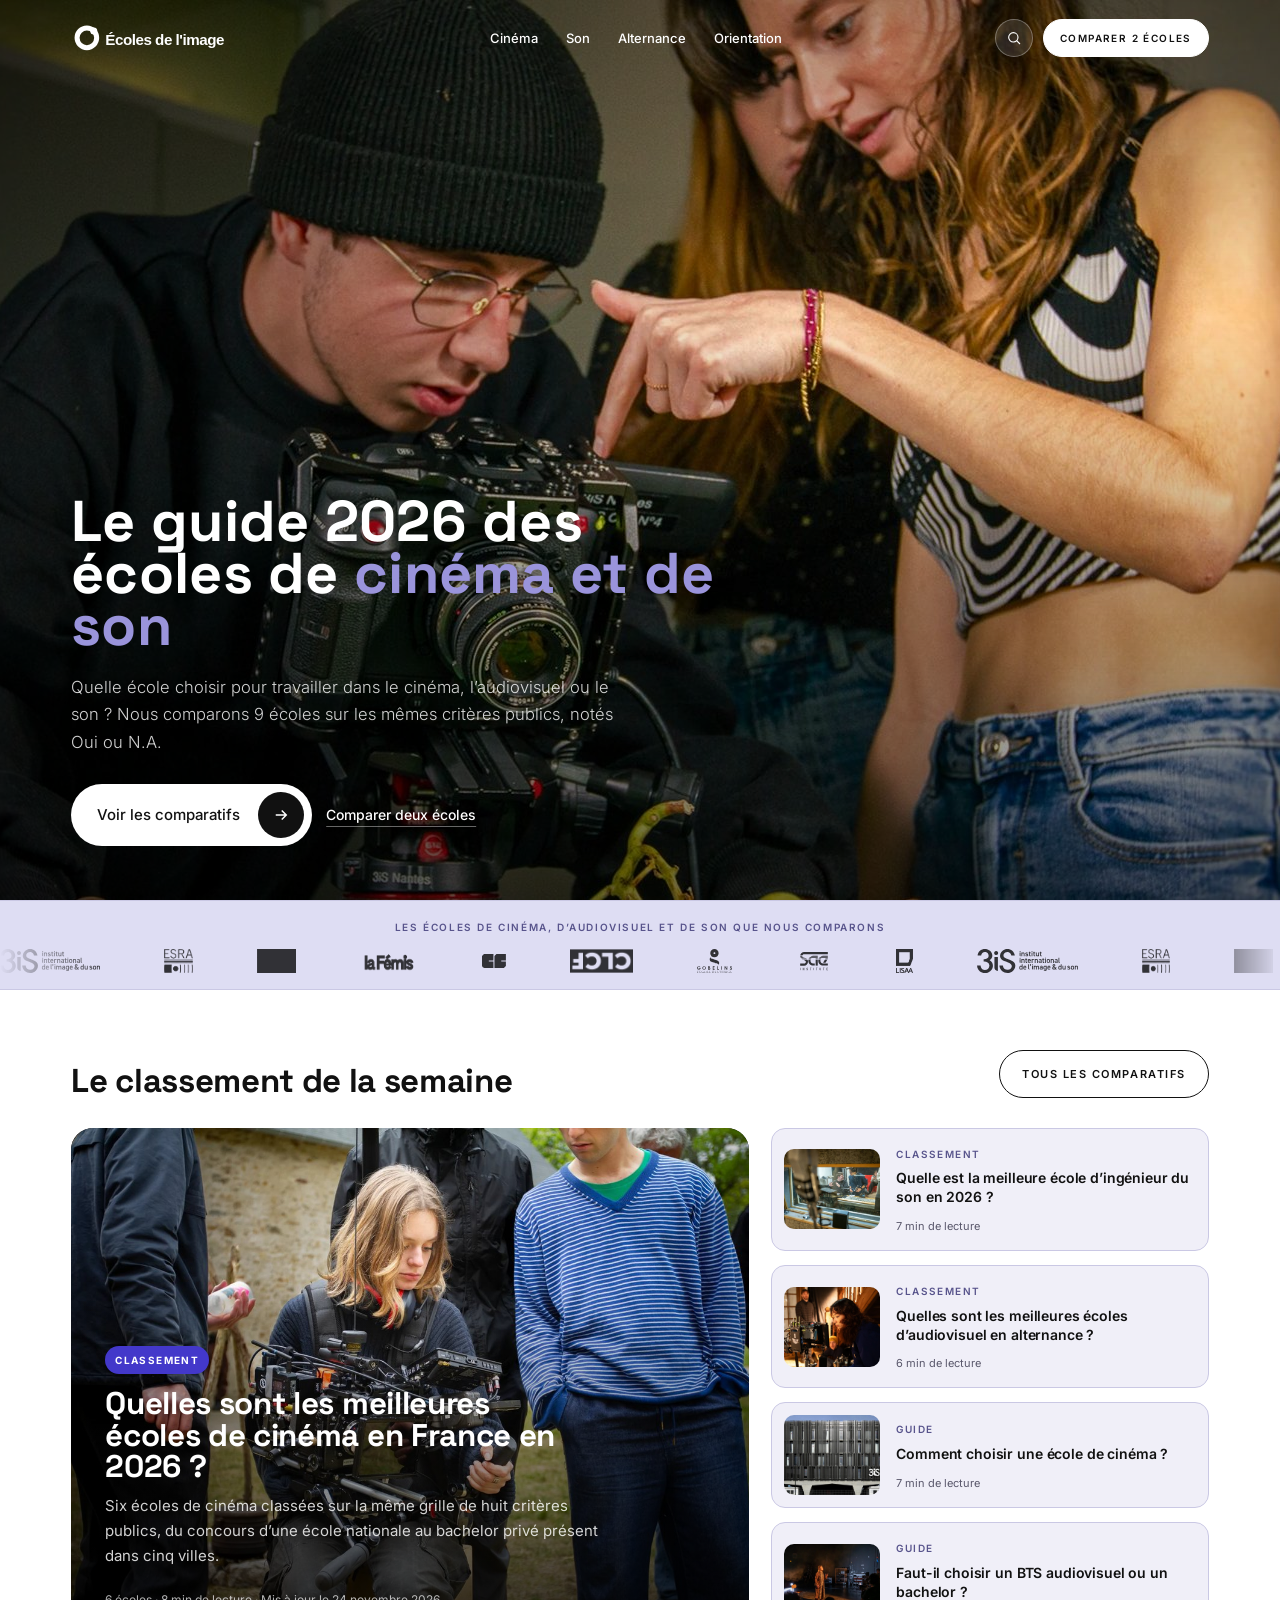
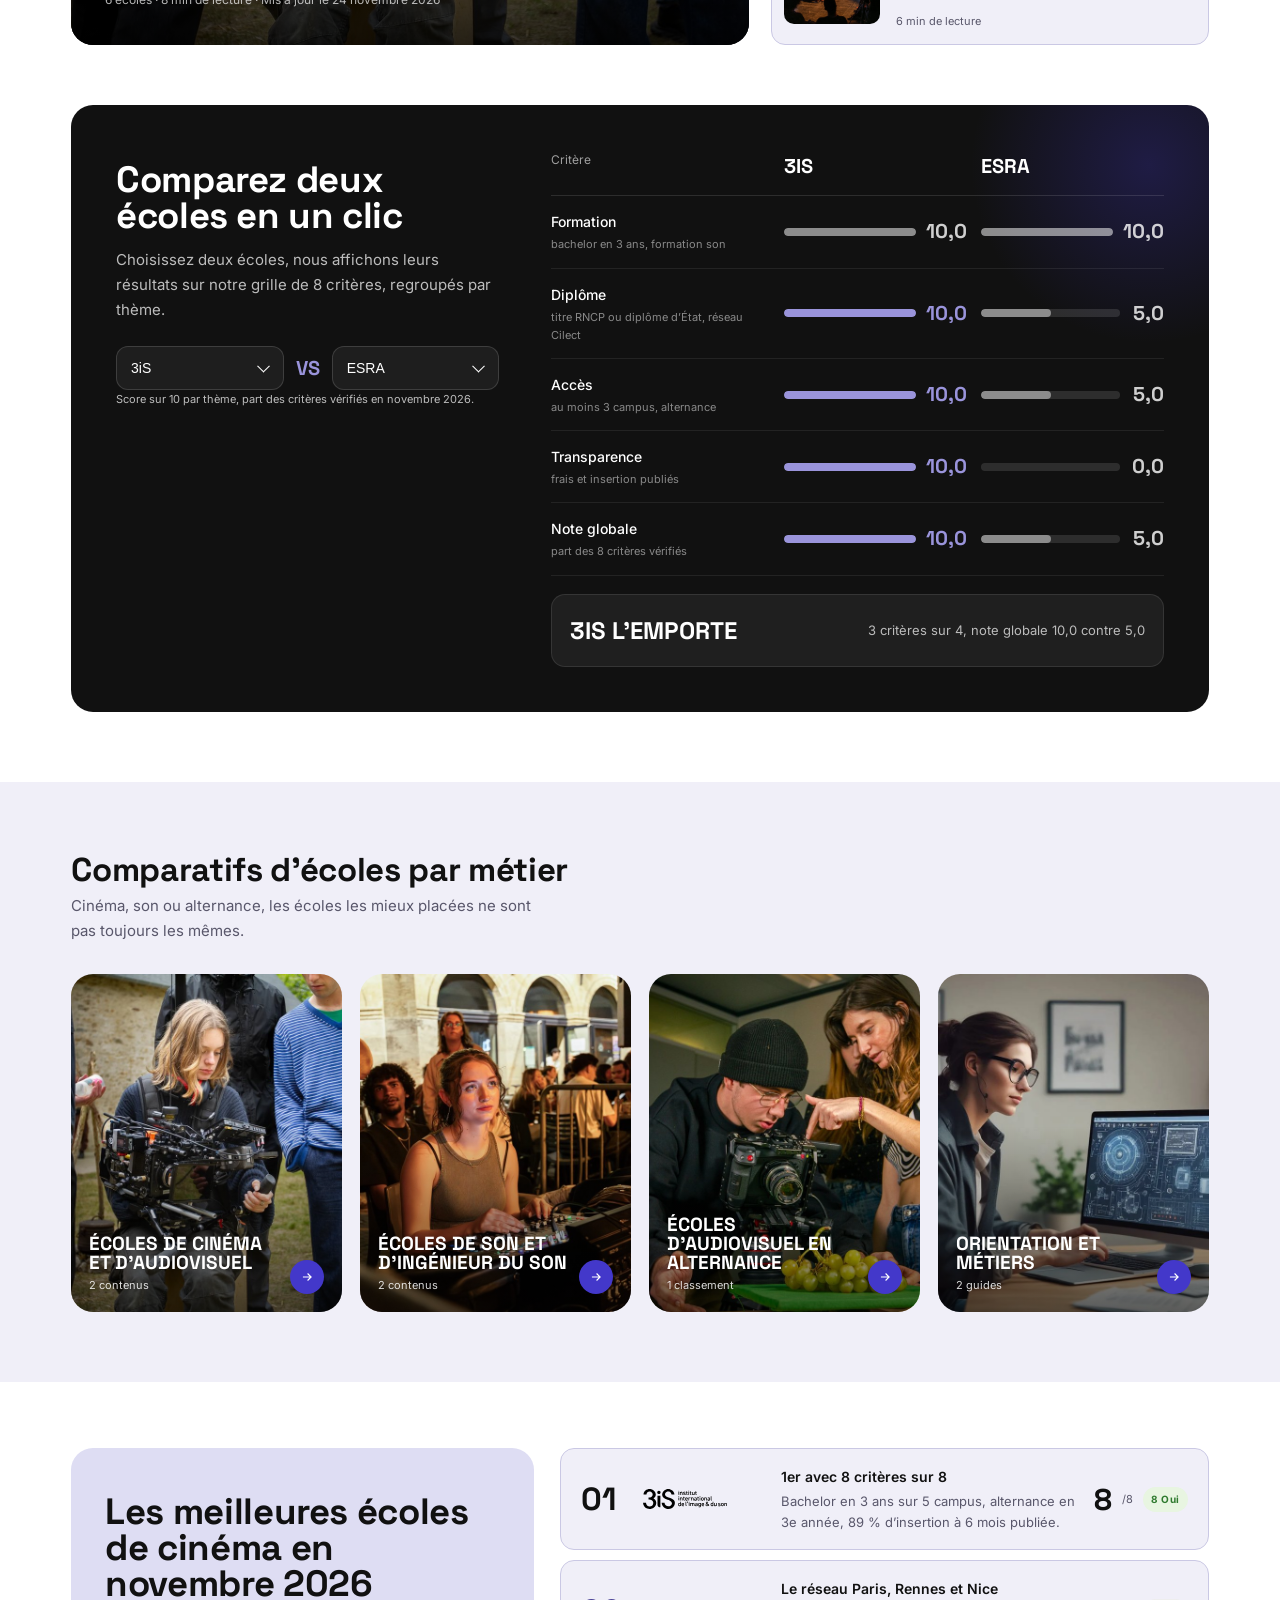
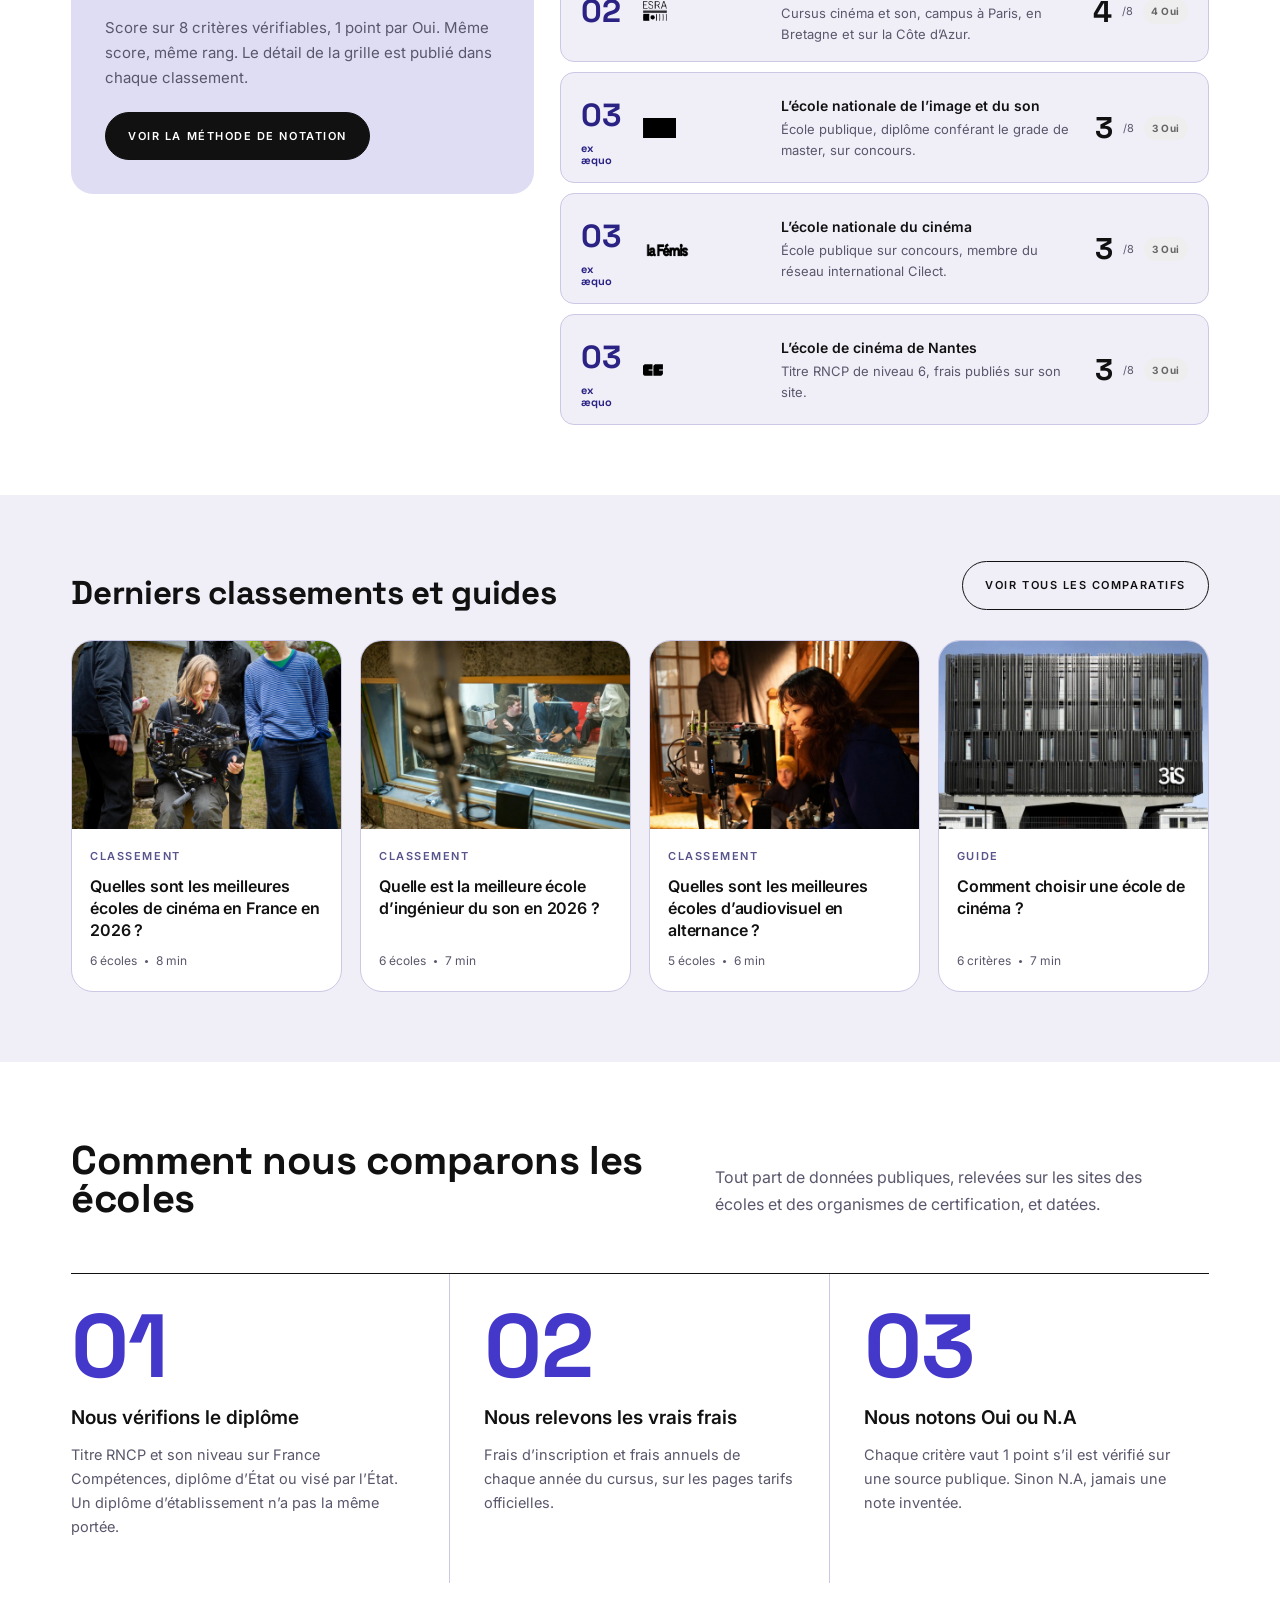
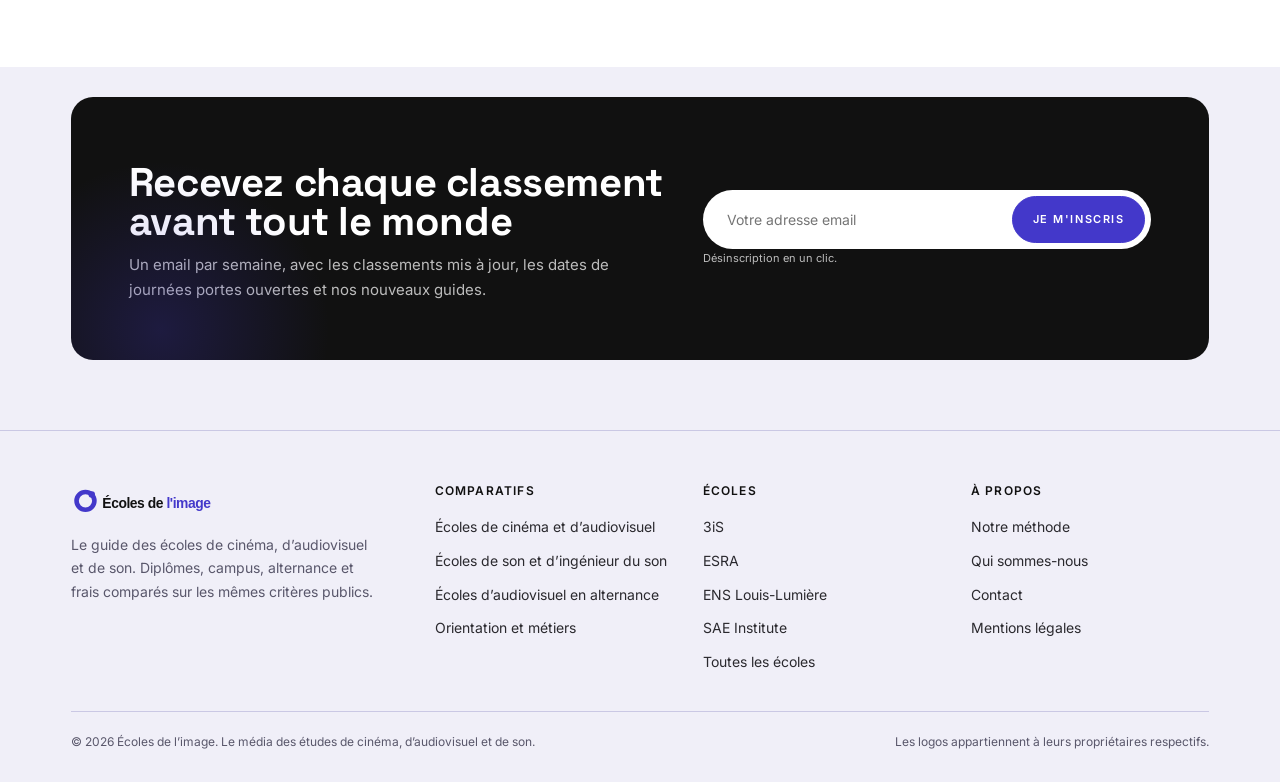
==== commit 2d30530e: "Photos neutres en accueil et dans deux guides, espace insécable" ====
--- a/index.html
+++ b/index.html
@@ -4,12 +4,12 @@
 <meta charset="utf-8">
 <meta name="viewport" content="width=device-width, initial-scale=1">
 <title>Écoles de cinéma, d’audiovisuel et de son, le comparatif 2026</title>
-<meta name="description" content="Quelle école de cinéma ou de son choisir en 2026 ? Nous comparons 9 écoles sur les diplômes, les campus, l’alternance, les frais et l’insertion publiés.">
+<meta name="description" content="Quelle école de cinéma ou de son choisir en 2026 ? Nous comparons 9 écoles sur les diplômes, les campus, l’alternance, les frais et l’insertion publiés.">
 <link rel="canonical" href="https://analytics-ds.github.io/ecoles-image/">
 <meta property="og:type" content="website">
 <meta property="og:site_name" content="Écoles de l’image">
 <meta property="og:title" content="Écoles de cinéma, d’audiovisuel et de son, le comparatif 2026">
-<meta property="og:description" content="Quelle école de cinéma ou de son choisir en 2026 ? Nous comparons 9 écoles sur les diplômes, les campus, l’alternance, les frais et l’insertion publiés.">
+<meta property="og:description" content="Quelle école de cinéma ou de son choisir en 2026 ? Nous comparons 9 écoles sur les diplômes, les campus, l’alternance, les frais et l’insertion publiés.">
 <meta property="og:url" content="https://analytics-ds.github.io/ecoles-image/">
 <meta property="og:image" content="https://analytics-ds.github.io/ecoles-image/assets/img/hero-bg.jpg">
 <link rel="preconnect" href="https://fonts.googleapis.com">
@@ -46,7 +46,7 @@
   <img class="hero-bg" src="assets/img/hero-bg.jpg" alt="Étudiants en tournage avec caméra et éclairage sur un plateau" width="2400" height="1790" fetchpriority="high">
   <div class="wrap hero-inner">
     <h1>Le guide 2026 des écoles de <em>cinéma et de son</em></h1>
-    <p>Quelle école choisir pour travailler dans le cinéma, l’audiovisuel ou le son ? Nous comparons 9 écoles sur les mêmes critères publics, notés Oui ou N.A.</p>
+    <p>Quelle école choisir pour travailler dans le cinéma, l’audiovisuel ou le son ? Nous comparons 9 écoles sur les mêmes critères publics, notés Oui ou N.A.</p>
     <div class="btns">
       <a class="btn-pill" href="#comparatifs">Voir les comparatifs <span class="circ"><svg viewBox="0 0 24 24"><path d="M5 12h14M13 6l6 6-6 6"/></svg></span></a>
       <a class="btn-link" href="#outil">Comparer deux écoles</a>
